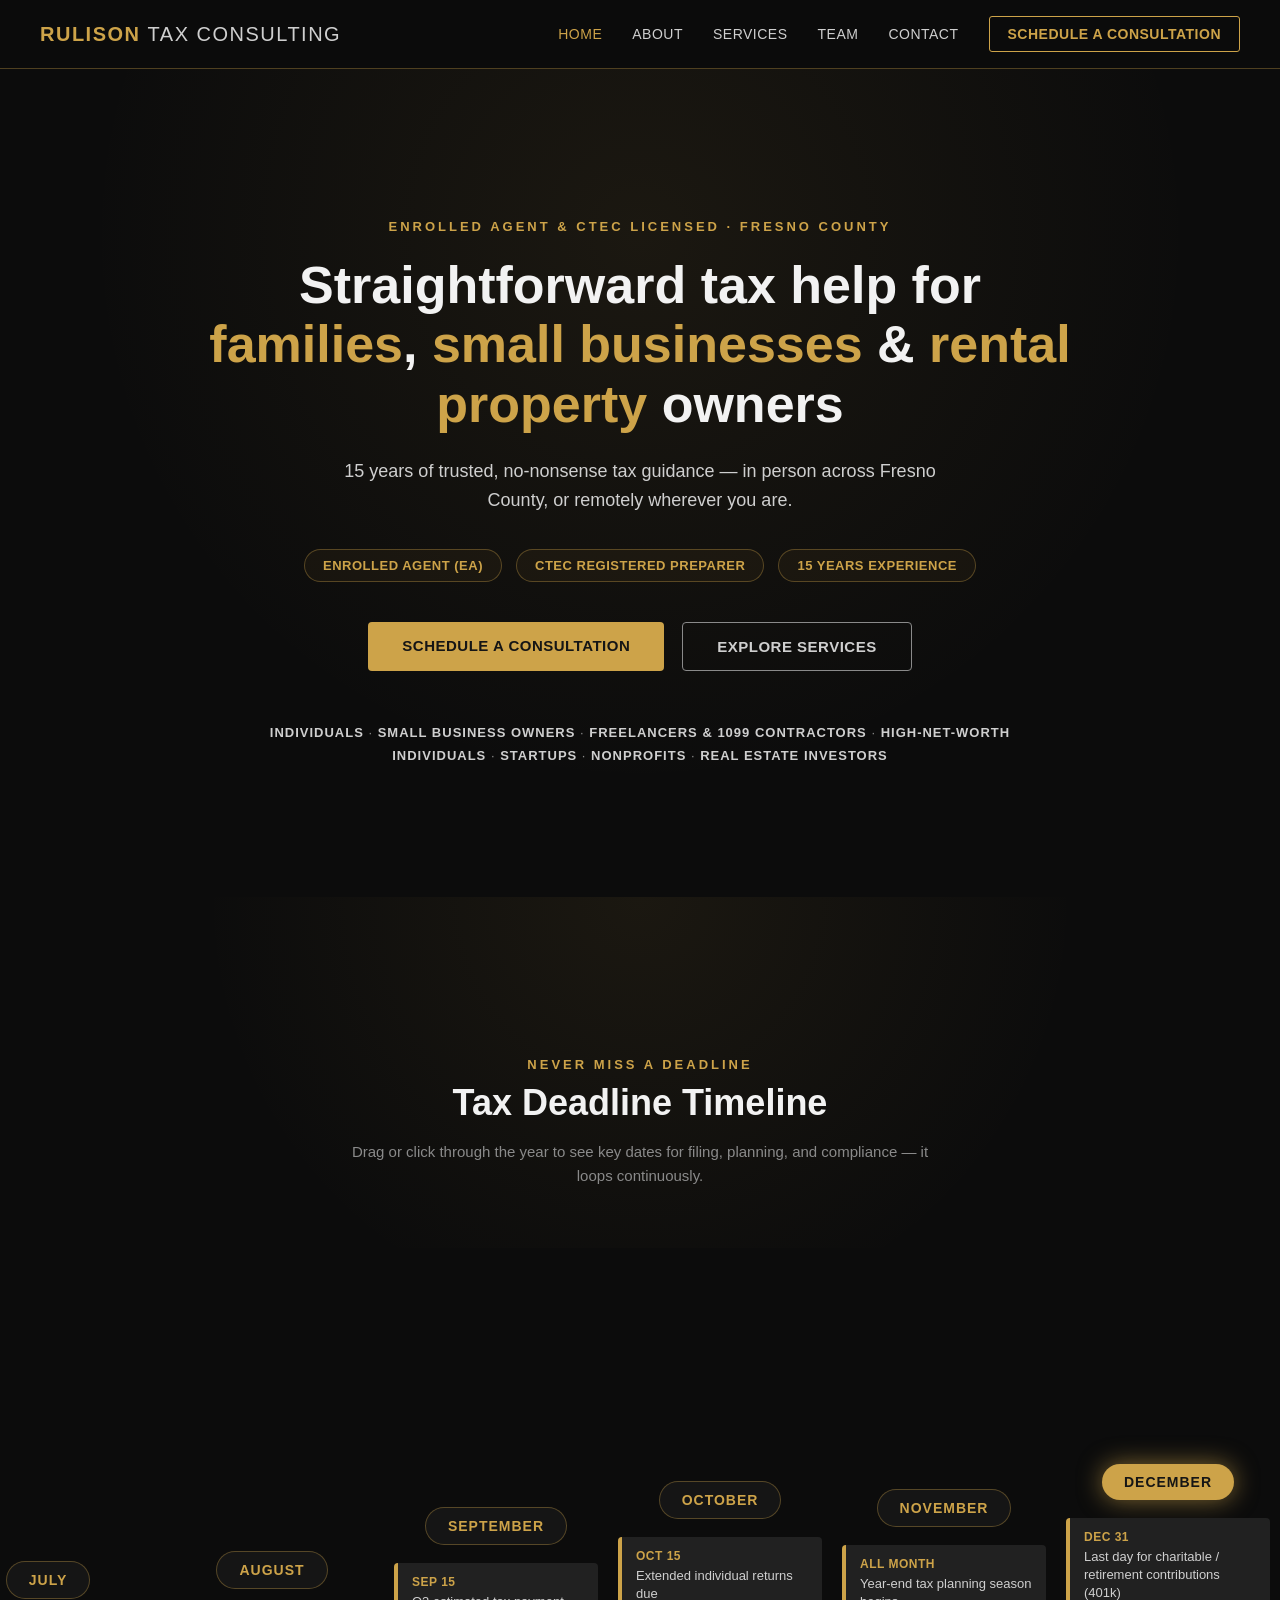
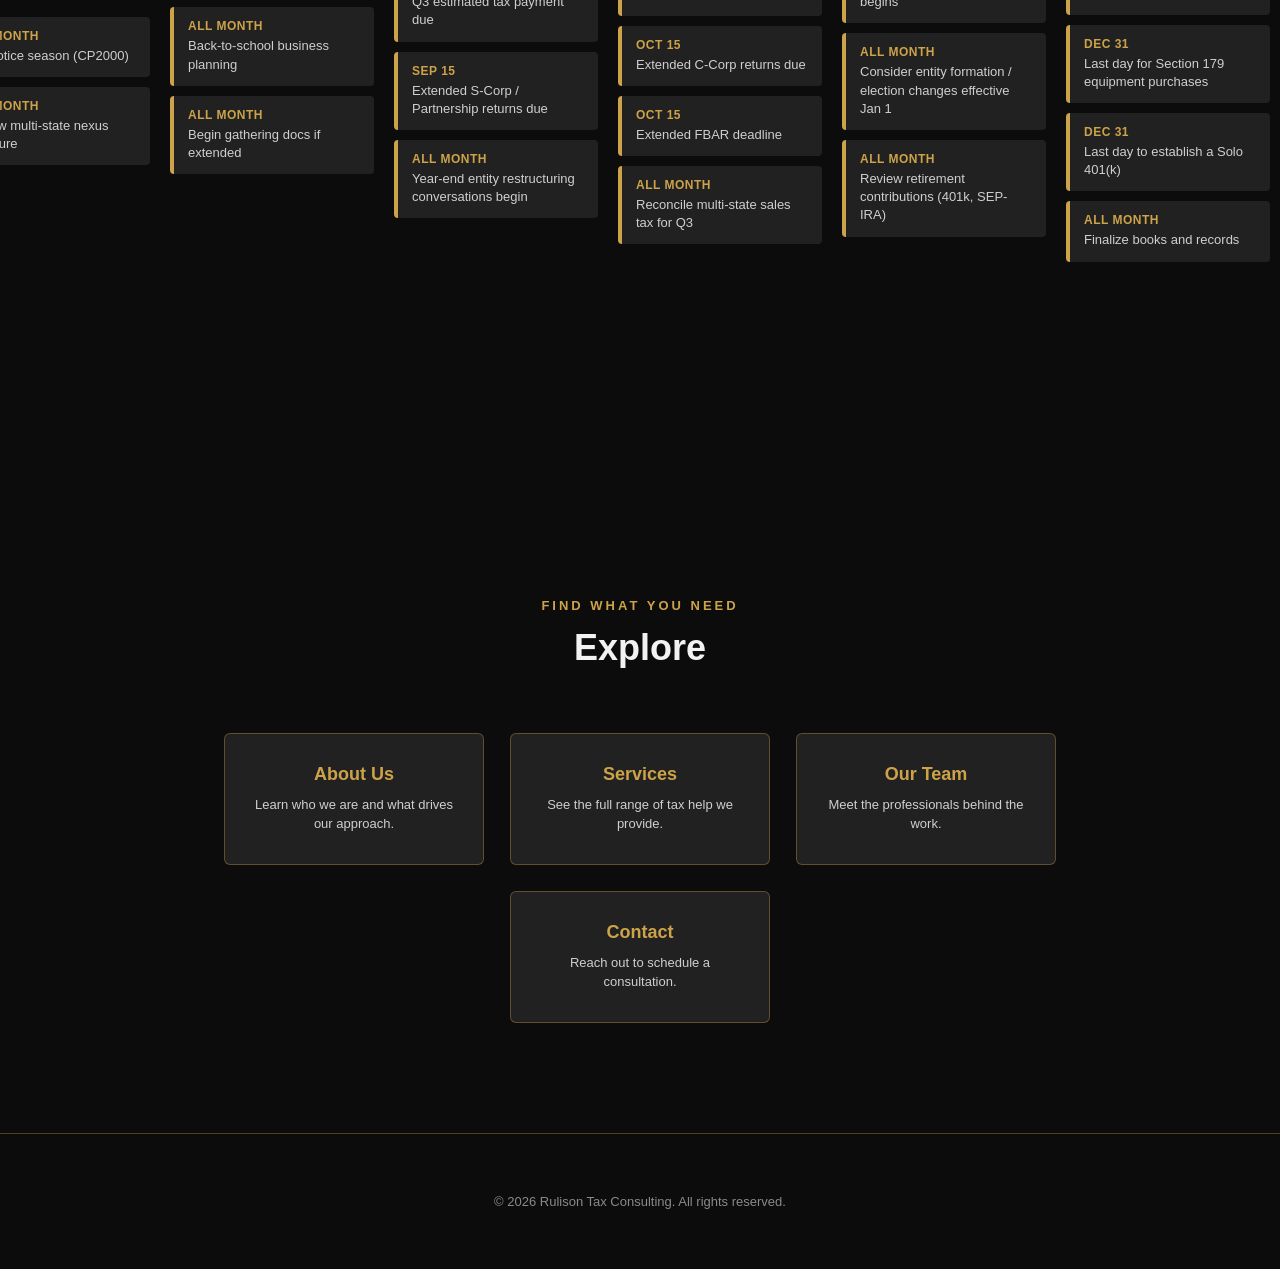
==== index.html @ bf4f93d6 "Refactor content loading and timeline rendering" ====
<!DOCTYPE html>
<html lang="en">
<head>
<meta charset="UTF-8">
<title>Rulison Tax Consulting</title>
<meta name="viewport" content="width=device-width, initial-scale=1">
<link rel="stylesheet" href="assets/styles.css">
</head>
<body>
<div id="app">Loading&hellip;</div>
<script src="assets/common.js"></script>
<script>
Promise.all([
fetchJSON('content/hero.json'),
fetchJSON('content/timeline.json')
]).then(function(results){
render(results[0], results[1]);
}).catch(function(err){
document.getElementById('app').textContent = 'Failed to load content: ' + err.message;
});

function render(h, t){
var badges = (h.badges||[]).map(function(b){return '<div class="cred-badge">'+esc(b)+'</div>';}).join('');
var clients = (h.clientTypes||[]).map(function(c){return '<b>'+esc(c)+'</b>';}).join(' &middot; ');
var hero = '<section class="hero" id="home">'
+'<div class="eyebrow">'+esc(h.eyebrow)+'</div>'
+'<h1 class="hero-title">Straightforward tax help for <em>families</em>, <em>small businesses</em> &amp; <em>rental property</em> owners</h1>'
+'<p class="hero-sub">'+esc(h.subtitle)+'</p>'
+'<div class="badge-row">'+badges+'</div>'
+'<div class="cta-row"><a href="contact.html" class="btn-primary">Schedule a Consultation</a><a href="services.html" class="btn-secondary">Explore Services</a></div>'
+'<div class="client-strip">'+clients+'</div>'
+'</section>';

var timelineHero = '<div class="page-hero"><div class="section-eyebrow">Never Miss a Deadline</div><h2 class="section-title">Tax Deadline Timeline</h2><p class="section-sub">Drag or click through the year to see key dates for filing, planning, and compliance &mdash; it loops continuously.</p></div>';
var timelineBody = '<section class="timeline-section" id="timeline"><div class="timeline-outer" id="tOuter"><div class="timeline-track" id="tTrack"></div></div></section>';

var quick = '<section class="section-wrap" id="quicklinks">'
+'<div class="section-head"><div class="section-eyebrow">Find What You Need</div><h2 class="section-title">Explore</h2></div>'
+'<div class="quick-links-grid">'
+linkCard('about.html','About Us','Learn who we are and what drives our approach.')
+linkCard('services.html','Services','See the full range of tax help we provide.')
+linkCard('team.html','Our Team','Meet the professionals behind the work.')
+linkCard('contact.html','Contact','Reach out to schedule a consultation.')
+'</div></section>';

document.getElementById('app').innerHTML = headerHtml('home') + hero + timelineHero + timelineBody + quick + footerHtml();
initHeaderInteractions();
buildTimeline(t);
}

function linkCard(href, title, desc){
return '<a class="quick-link-card" href="'+href+'"><h3>'+title+'</h3><p>'+desc+'</p></a>';
}

function buildTimeline(t){
var track = document.getElementById('tTrack');
if(!track || !t || !t.months) return;
var monthIndex = new Date().getMonth();
var monthsHtml = '';
t.months.forEach(function(m, idx){
var isCurrent = idx === monthIndex;
var events = (m.events||[]).map(function(ev){
return '<div class="event-card"><div class="event-date">'+esc(ev.date)+'</div><div class="event-desc">'+esc(ev.desc)+'</div></div>';
}).join('');
monthsHtml += '<div class="month-col" data-index="'+idx+'"><div class="month-badge'+(isCurrent?' current':'')+'">'+esc(m.month)+'</div>'+events+'</div>';
});
track.innerHTML = monthsHtml;
var outer = document.getElementById('tOuter');
var cols = track.querySelectorAll('.month-col');
function scrollToIndex(i){
var col = cols[i];
if(col){ outer.scrollTo({left: col.offsetLeft - (outer.clientWidth/2) + (col.offsetWidth/2), behavior:'smooth'}); }
}
cols.forEach(function(col, i){
col.addEventListener('click', function(){ scrollToIndex(i); });
});
setTimeout(function(){ scrollToIndex(monthIndex); }, 50);
var isDown = false, startX, scrollLeft;
outer.addEventListener('mousedown', function(e){
isDown = true;
outer.classList.add('dragging');
startX = e.pageX - outer.offsetLeft;
scrollLeft = outer.scrollLeft;
});
outer.addEventListener('mouseleave', function(){ isDown = false; outer.classList.remove('dragging'); });
outer.addEventListener('mouseup', function(){ isDown = false; outer.classList.remove('dragging'); });
outer.addEventListener('mousemove', function(e){
if(!isDown) return;
e.preventDefault();
var x = e.pageX - outer.offsetLeft;
var walk = (x - startX) * 1.5;
outer.scrollLeft = scrollLeft - walk;
});
}
</script>
</body>
</html>
---- assets/styles.css ----
:root{--black:#0c0c0c;--charcoal:#1b1b1b;--charcoal-2:#151515;--card:#212121;--grey:#8a8a8a;--grey-light:#cfcfcf;--gold:#cda349;--gold-soft:rgba(205,163,73,0.35);}
*{box-sizing:border-box;}
html{scroll-behavior:smooth;}
body{margin:0;background:var(--black);font-family:'Segoe UI', Arial, sans-serif;color:var(--grey-light);}
header.site-header{position:sticky;top:0;z-index:500;background:rgba(12,12,12,0.92);backdrop-filter:blur(6px);border-bottom:1px solid var(--gold-soft);display:flex;align-items:center;justify-content:space-between;padding:16px 40px;}
.logo{font-size:20px;font-weight:700;letter-spacing:1.5px;color:var(--gold);text-transform:uppercase;white-space:nowrap;}
.logo span{color:var(--grey-light);font-weight:400;}
nav.main-nav{display:flex;align-items:center;gap:30px;}
nav.main-nav a{color:var(--grey-light);text-decoration:none;font-size:14px;letter-spacing:0.5px;text-transform:uppercase;transition:color 0.2s ease;}
nav.main-nav a:hover{color:var(--gold);}
nav.main-nav a.active{color:var(--gold);}
.nav-cta{border:1px solid var(--gold);color:var(--gold) !important;padding:9px 18px;border-radius:3px;font-weight:600;}
.nav-cta:hover{background:var(--gold);color:var(--charcoal-2) !important;}
.menu-toggle{display:none;flex-direction:column;gap:5px;cursor:pointer;background:none;border:none;}
.menu-toggle span{width:24px;height:2px;background:var(--gold);display:block;}
@media(max-width:860px){
nav.main-nav{position:fixed;top:64px;left:0;right:0;background:var(--charcoal);flex-direction:column;padding:20px;gap:18px;border-bottom:1px solid var(--gold-soft);display:none;}
nav.main-nav.open{display:flex;}
.menu-toggle{display:flex;}
.nav-cta{align-self:flex-start;}
}
section.hero{min-height:92vh;display:flex;flex-direction:column;align-items:center;justify-content:center;text-align:center;padding:100px 24px 80px;position:relative;overflow:hidden;background:radial-gradient(circle at 50% 20%, rgba(205,163,73,0.08), transparent 60%),var(--black);}
.eyebrow{color:var(--gold);letter-spacing:3px;font-size:13px;font-weight:600;text-transform:uppercase;margin-bottom:22px;}
h1.hero-title{font-size:52px;line-height:1.15;max-width:900px;margin:0 0 22px;color:#f2f2f2;font-weight:700;}
h1.hero-title em{color:var(--gold);font-style:normal;}
p.hero-sub{max-width:640px;font-size:18px;line-height:1.6;color:var(--grey-light);margin:0 0 34px;}
.badge-row{display:flex;flex-wrap:wrap;gap:14px;justify-content:center;margin-bottom:40px;}
.cred-badge{border:1px solid var(--gold-soft);color:var(--gold);padding:8px 18px;border-radius:30px;font-size:13px;letter-spacing:0.5px;text-transform:uppercase;font-weight:600;background:rgba(205,163,73,0.05);}
.cta-row{display:flex;flex-wrap:wrap;gap:18px;justify-content:center;margin-bottom:50px;}
.btn-primary, .btn-secondary{padding:15px 34px;border-radius:4px;font-size:15px;font-weight:700;text-decoration:none;letter-spacing:0.5px;text-transform:uppercase;transition:transform 0.15s ease, box-shadow 0.15s ease;display:inline-block;border:none;cursor:pointer;}
.btn-primary{background:var(--gold);color:var(--charcoal-2);box-shadow:0 0 0 rgba(205,163,73,0);}
.btn-primary:hover{transform:translateY(-2px);box-shadow:0 8px 24px rgba(205,163,73,0.25);}
.btn-secondary{border:1px solid var(--grey);color:var(--grey-light);background:transparent;}
.btn-secondary:hover{border-color:var(--gold);color:var(--gold);transform:translateY(-2px);}
.client-strip{font-size:13px;letter-spacing:1px;color:var(--grey);text-transform:uppercase;max-width:760px;line-height:1.8;}
.client-strip b{color:var(--grey-light);font-weight:600;}
.section-wrap{padding:110px 40px;}
.section-head{text-align:center;margin-bottom:64px;}
.section-eyebrow{color:var(--gold);letter-spacing:3px;font-size:13px;font-weight:700;text-transform:uppercase;margin-bottom:14px;}
.section-title{font-size:36px;color:#f2f2f2;font-weight:700;margin:0;}
.section-sub{color:var(--grey);max-width:600px;margin:16px auto 0;font-size:15px;line-height:1.6;}
section.timeline-section{background:var(--black);padding:0;}
.timeline-outer{width:100%;overflow-x:auto;overflow-y:visible;scroll-snap-type:x mandatory;scrollbar-width:none;padding:180px 0;cursor:grab;position:relative;}
.timeline-outer::-webkit-scrollbar{display:none;}
.timeline-outer.dragging{cursor:grabbing;scroll-snap-type:none;}
.timeline-track{display:flex;align-items:center;}
.month-col{flex:0 0 224px;scroll-snap-align:center;cursor:pointer;transition:opacity 0.15s linear, transform 0.15s linear;display:flex;flex-direction:column;align-items:center;padding:0 10px;}
.month-badge{padding:10px 22px;border-radius:30px;font-weight:700;letter-spacing:1px;font-size:14px;margin-bottom:18px;white-space:nowrap;background:var(--charcoal-2);color:var(--gold);border:1px solid var(--gold-soft);}
.month-badge.current{background:var(--gold);color:var(--charcoal-2);box-shadow:0 0 24px rgba(205,163,73,0.6);border:none;}
.event-card{background:var(--card);border-left:4px solid var(--gold);border-radius:4px;padding:12px 14px;margin-bottom:10px;width:100%;}
.event-date{color:var(--gold);font-size:12px;font-weight:700;letter-spacing:0.5px;margin-bottom:4px;text-transform:uppercase;}
.event-desc{color:var(--grey-light);font-size:13px;line-height:1.4;}
section.about-section{background:var(--charcoal-2);}
.about-grid{display:flex;gap:60px;max-width:1100px;margin:0 auto;align-items:center;flex-wrap:wrap;}
.about-photo{flex:1 1 320px;height:360px;background:var(--charcoal);border:1px solid var(--gold-soft);border-radius:6px;display:flex;align-items:center;justify-content:center;color:var(--grey);font-size:14px;text-align:center;padding:20px;}
.about-text{flex:1 1 420px;color:var(--grey-light);line-height:1.7;font-size:16px;}
.about-text h3{color:var(--gold);font-size:22px;margin-bottom:14px;}
.about-stats{display:flex;gap:40px;margin-top:30px;flex-wrap:wrap;}
.about-stat b{display:block;font-size:28px;color:var(--gold);}
.about-stat span{font-size:13px;color:var(--grey);text-transform:uppercase;letter-spacing:0.5px;}
section.team-section{background:var(--black);}
.team-grid{display:flex;gap:30px;flex-wrap:wrap;justify-content:center;max-width:1100px;margin:0 auto;}
.team-card{background:var(--card);border:1px solid var(--gold-soft);border-radius:6px;padding:28px;width:280px;text-align:center;}
.team-photo{width:120px;height:120px;border-radius:50%;background:var(--charcoal);margin:0 auto 18px;display:flex;align-items:center;justify-content:center;color:var(--grey);font-size:12px;border:1px solid var(--gold-soft);}
.team-name{color:#f2f2f2;font-size:18px;font-weight:700;margin-bottom:4px;}
.team-title{color:var(--gold);font-size:13px;text-transform:uppercase;letter-spacing:0.5px;margin-bottom:14px;}
.team-bio{color:var(--grey-light);font-size:13px;line-height:1.6;font-style:italic;}
.team-cred{color:var(--grey);font-size:12px;margin-top:10px;}
footer.site-footer{padding:60px 40px;text-align:center;color:var(--grey);font-size:13px;border-top:1px solid var(--gold-soft);}
section.services-section{background:var(--charcoal-2);}
.services-grid{display:flex;flex-wrap:wrap;gap:26px;justify-content:center;max-width:1200px;margin:0 auto;}
.service-card{background:var(--card);border:1px solid var(--gold-soft);border-radius:6px;padding:30px;width:320px;text-align:left;display:flex;flex-direction:column;}
.service-num{color:var(--gold-soft);font-size:28px;font-weight:700;margin-bottom:10px;}
.service-title{color:#f2f2f2;font-size:19px;font-weight:700;margin:0 0 12px;}
.service-desc{color:var(--grey-light);font-size:14px;line-height:1.6;margin:0 0 20px;flex-grow:1;}
.service-cta{color:var(--gold);font-size:13px;font-weight:700;text-decoration:none;letter-spacing:0.5px;text-transform:uppercase;}
.service-cta:hover{text-decoration:underline;}
section.contact-section{background:var(--black);}
.contact-grid{display:flex;gap:60px;max-width:1100px;margin:0 auto;flex-wrap:wrap;}
.contact-form{flex:1 1 400px;display:flex;flex-direction:column;gap:16px;}
.contact-form input, .contact-form textarea{background:var(--charcoal);border:1px solid var(--gold-soft);border-radius:4px;padding:14px;color:var(--grey-light);font-size:14px;font-family:inherit;}
.contact-form input:focus, .contact-form textarea:focus{outline:none;border-color:var(--gold);}
.contact-form label{font-size:12px;text-transform:uppercase;letter-spacing:0.5px;color:var(--gold);margin-bottom:-8px;}
.contact-form button{margin-top:6px;}
.contact-info{flex:1 1 320px;display:flex;flex-direction:column;gap:24px;}
.info-block h4{color:var(--gold);font-size:13px;text-transform:uppercase;letter-spacing:0.5px;margin:0 0 8px;}
.info-block p{margin:0;color:var(--grey-light);font-size:15px;line-height:1.6;}
.info-block a{color:var(--grey-light);text-decoration:none;}
.info-block a:hover{color:var(--gold);}
.map-box{height:200px;background:var(--charcoal);border:1px solid var(--gold-soft);border-radius:6px;display:flex;align-items:center;justify-content:center;color:var(--grey);font-size:13px;}
.form-note{font-size:12px;color:var(--grey);margin-top:-6px;}
.quick-links-grid{display:flex;flex-wrap:wrap;gap:26px;justify-content:center;max-width:1100px;margin:0 auto;}
.quick-link-card{background:var(--card);border:1px solid var(--gold-soft);border-radius:6px;padding:30px;width:260px;text-align:center;text-decoration:none;color:var(--grey-light);transition:transform 0.15s ease, box-shadow 0.15s ease;display:block;}
.quick-link-card:hover{transform:translateY(-4px);box-shadow:0 8px 24px rgba(205,163,73,0.15);border-color:var(--gold);}
.quick-link-card h3{color:var(--gold);font-size:18px;margin:0 0 10px;}
.quick-link-card p{font-size:13px;line-height:1.5;margin:0;color:var(--grey-light);}
.page-hero{padding:160px 40px 60px;text-align:center;background:radial-gradient(circle at 50% 0%, rgba(205,163,73,0.08), transparent 60%),var(--black);}
.page-hero .section-eyebrow{margin-bottom:10px;}
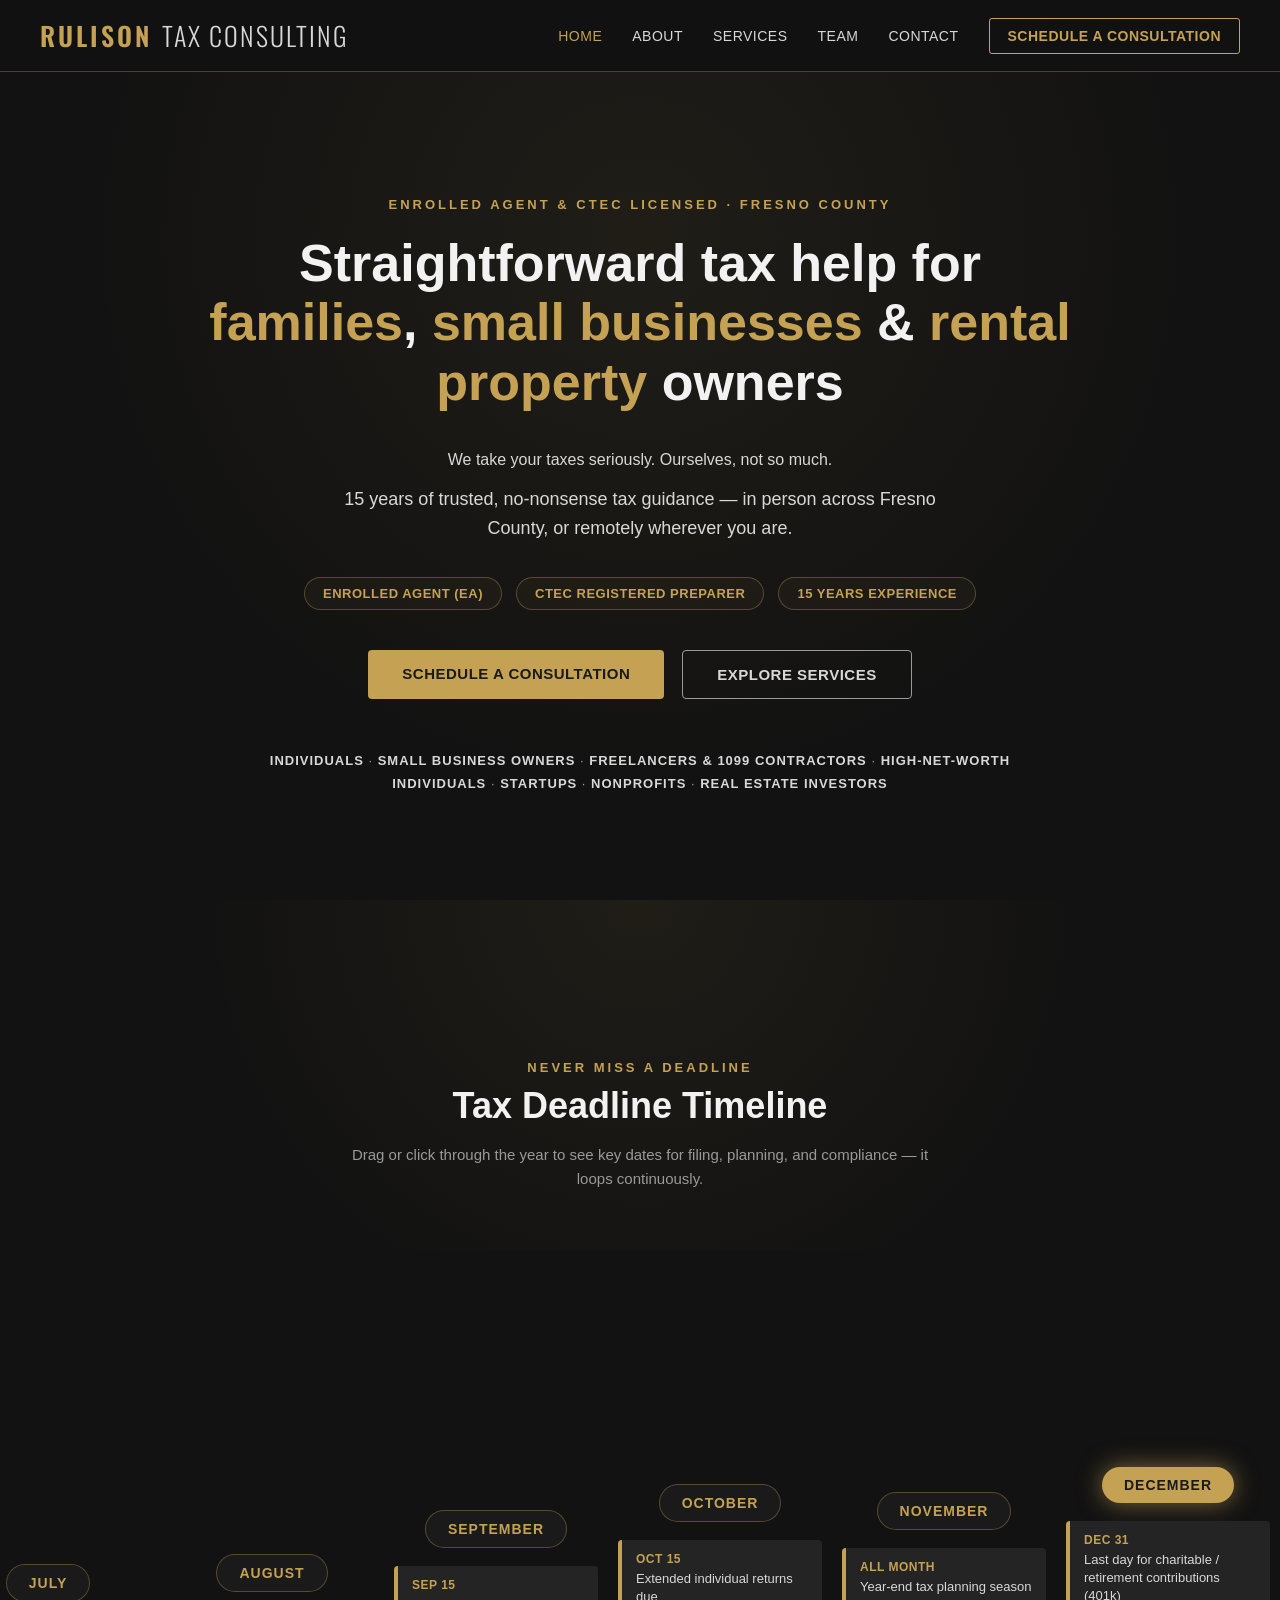
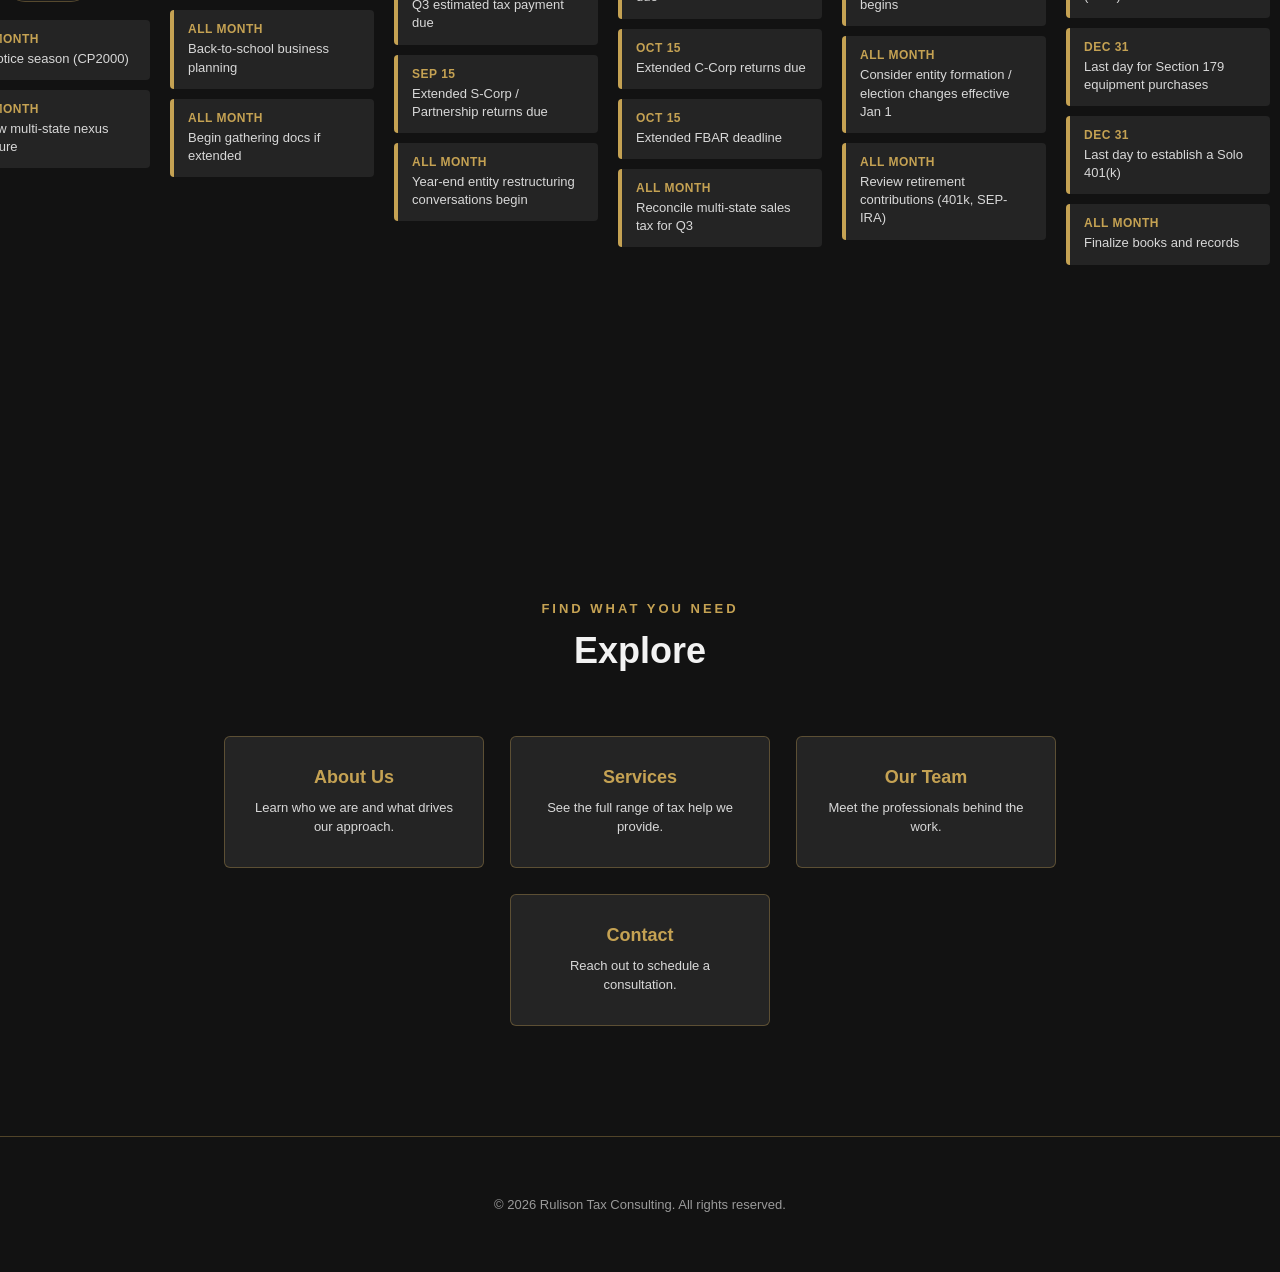
==== commit 8e0a843b: "Add joke to hero section in index.html Added a humorous line to the hero section." ====
--- a/index.html
+++ b/index.html
@@ -25,6 +25,7 @@
 var hero = '<section class="hero" id="home">'
 +'<div class="eyebrow">'+esc(h.eyebrow)+'</div>'
 +'<h1 class="hero-title">Straightforward tax help for <em>families</em>, <em>small businesses</em> &amp; <em>rental property</em> owners</h1>'
+  +'<p class="hero-joke">We take your taxes seriously. Ourselves, not so much.</p>'
 +'<p class="hero-sub">'+esc(h.subtitle)+'</p>'
 +'<div class="badge-row">'+badges+'</div>'
 +'<div class="cta-row"><a href="contact.html" class="btn-primary">Schedule a Consultation</a><a href="services.html" class="btn-secondary">Explore Services</a></div>'
--- a/assets/styles.css
+++ b/assets/styles.css
@@ -1,10 +1,11 @@
-:root{--black:#0c0c0c;--charcoal:#1b1b1b;--charcoal-2:#151515;--card:#212121;--grey:#8a8a8a;--grey-light:#cfcfcf;--gold:#cda349;--gold-soft:rgba(205,163,73,0.35);}
+@import url('https://fonts.googleapis.com/css2?family=Oswald:wght@400;500;600;700&display=swap');
+:root{--black:#121212;--charcoal:#2b2b2b;--charcoal-2:#1a1a1a;--card:#242424;--grey:#9a9a9a;--grey-light:#d8d8d8;--gold:#c5a253;--gold-soft:rgba(197,162,83,0.35);}
 *{box-sizing:border-box;}
 html{scroll-behavior:smooth;}
 body{margin:0;background:var(--black);font-family:'Segoe UI', Arial, sans-serif;color:var(--grey-light);}
-header.site-header{position:sticky;top:0;z-index:500;background:rgba(12,12,12,0.92);backdrop-filter:blur(6px);border-bottom:1px solid var(--gold-soft);display:flex;align-items:center;justify-content:space-between;padding:16px 40px;}
-.logo{font-size:20px;font-weight:700;letter-spacing:1.5px;color:var(--gold);text-transform:uppercase;white-space:nowrap;}
-.logo span{color:var(--grey-light);font-weight:400;}
+header.site-header{position:sticky;top:0;z-index:500;background:rgba(18,18,18,0.92);backdrop-filter:blur(6px);border-bottom:1px solid var(--gold-soft);display:flex;align-items:center;justify-content:space-between;padding:16px 40px;}
+.logo{font-family:'Oswald','Segoe UI',Arial,sans-serif;font-size:26px;font-weight:600;letter-spacing:3px;color:var(--gold);text-transform:uppercase;white-space:nowrap;}
+.logo span{color:var(--grey-light);font-weight:300;letter-spacing:2px;}
 nav.main-nav{display:flex;align-items:center;gap:30px;}
 nav.main-nav a{color:var(--grey-light);text-decoration:none;font-size:14px;letter-spacing:0.5px;text-transform:uppercase;transition:color 0.2s ease;}
 nav.main-nav a:hover{color:var(--gold);}
@@ -14,22 +15,22 @@
 .menu-toggle{display:none;flex-direction:column;gap:5px;cursor:pointer;background:none;border:none;}
 .menu-toggle span{width:24px;height:2px;background:var(--gold);display:block;}
 @media(max-width:860px){
-nav.main-nav{position:fixed;top:64px;left:0;right:0;background:var(--charcoal);flex-direction:column;padding:20px;gap:18px;border-bottom:1px solid var(--gold-soft);display:none;}
-nav.main-nav.open{display:flex;}
-.menu-toggle{display:flex;}
-.nav-cta{align-self:flex-start;}
+  nav.main-nav{position:fixed;top:64px;left:0;right:0;background:var(--charcoal);flex-direction:column;padding:20px;gap:18px;border-bottom:1px solid var(--gold-soft);display:none;}
+  nav.main-nav.open{display:flex;}
+  .menu-toggle{display:flex;}
+  .nav-cta{align-self:flex-start;}
 }
-section.hero{min-height:92vh;display:flex;flex-direction:column;align-items:center;justify-content:center;text-align:center;padding:100px 24px 80px;position:relative;overflow:hidden;background:radial-gradient(circle at 50% 20%, rgba(205,163,73,0.08), transparent 60%),var(--black);}
+section.hero{min-height:92vh;display:flex;flex-direction:column;align-items:center;justify-content:center;text-align:center;padding:100px 24px 80px;position:relative;overflow:hidden;background:radial-gradient(circle at 50% 20%, rgba(197,162,83,0.08), transparent 60%),var(--black);}
 .eyebrow{color:var(--gold);letter-spacing:3px;font-size:13px;font-weight:600;text-transform:uppercase;margin-bottom:22px;}
 h1.hero-title{font-size:52px;line-height:1.15;max-width:900px;margin:0 0 22px;color:#f2f2f2;font-weight:700;}
 h1.hero-title em{color:var(--gold);font-style:normal;}
 p.hero-sub{max-width:640px;font-size:18px;line-height:1.6;color:var(--grey-light);margin:0 0 34px;}
 .badge-row{display:flex;flex-wrap:wrap;gap:14px;justify-content:center;margin-bottom:40px;}
-.cred-badge{border:1px solid var(--gold-soft);color:var(--gold);padding:8px 18px;border-radius:30px;font-size:13px;letter-spacing:0.5px;text-transform:uppercase;font-weight:600;background:rgba(205,163,73,0.05);}
+.cred-badge{border:1px solid var(--gold-soft);color:var(--gold);padding:8px 18px;border-radius:30px;font-size:13px;letter-spacing:0.5px;text-transform:uppercase;font-weight:600;background:rgba(197,162,83,0.05);}
 .cta-row{display:flex;flex-wrap:wrap;gap:18px;justify-content:center;margin-bottom:50px;}
 .btn-primary, .btn-secondary{padding:15px 34px;border-radius:4px;font-size:15px;font-weight:700;text-decoration:none;letter-spacing:0.5px;text-transform:uppercase;transition:transform 0.15s ease, box-shadow 0.15s ease;display:inline-block;border:none;cursor:pointer;}
-.btn-primary{background:var(--gold);color:var(--charcoal-2);box-shadow:0 0 0 rgba(205,163,73,0);}
-.btn-primary:hover{transform:translateY(-2px);box-shadow:0 8px 24px rgba(205,163,73,0.25);}
+.btn-primary{background:var(--gold);color:var(--charcoal-2);box-shadow:0 0 0 rgba(197,162,83,0);}
+.btn-primary:hover{transform:translateY(-2px);box-shadow:0 8px 24px rgba(197,162,83,0.25);}
 .btn-secondary{border:1px solid var(--grey);color:var(--grey-light);background:transparent;}
 .btn-secondary:hover{border-color:var(--gold);color:var(--gold);transform:translateY(-2px);}
 .client-strip{font-size:13px;letter-spacing:1px;color:var(--grey);text-transform:uppercase;max-width:760px;line-height:1.8;}
@@ -46,7 +47,7 @@
 .timeline-track{display:flex;align-items:center;}
 .month-col{flex:0 0 224px;scroll-snap-align:center;cursor:pointer;transition:opacity 0.15s linear, transform 0.15s linear;display:flex;flex-direction:column;align-items:center;padding:0 10px;}
 .month-badge{padding:10px 22px;border-radius:30px;font-weight:700;letter-spacing:1px;font-size:14px;margin-bottom:18px;white-space:nowrap;background:var(--charcoal-2);color:var(--gold);border:1px solid var(--gold-soft);}
-.month-badge.current{background:var(--gold);color:var(--charcoal-2);box-shadow:0 0 24px rgba(205,163,73,0.6);border:none;}
+.month-badge.current{background:var(--gold);color:var(--charcoal-2);box-shadow:0 0 24px rgba(197,162,83,0.6);border:none;}
 .event-card{background:var(--card);border-left:4px solid var(--gold);border-radius:4px;padding:12px 14px;margin-bottom:10px;width:100%;}
 .event-date{color:var(--gold);font-size:12px;font-weight:700;letter-spacing:0.5px;margin-bottom:4px;text-transform:uppercase;}
 .event-desc{color:var(--grey-light);font-size:13px;line-height:1.4;}
@@ -91,8 +92,8 @@
 .form-note{font-size:12px;color:var(--grey);margin-top:-6px;}
 .quick-links-grid{display:flex;flex-wrap:wrap;gap:26px;justify-content:center;max-width:1100px;margin:0 auto;}
 .quick-link-card{background:var(--card);border:1px solid var(--gold-soft);border-radius:6px;padding:30px;width:260px;text-align:center;text-decoration:none;color:var(--grey-light);transition:transform 0.15s ease, box-shadow 0.15s ease;display:block;}
-.quick-link-card:hover{transform:translateY(-4px);box-shadow:0 8px 24px rgba(205,163,73,0.15);border-color:var(--gold);}
+.quick-link-card:hover{transform:translateY(-4px);box-shadow:0 8px 24px rgba(197,162,83,0.15);border-color:var(--gold);}
 .quick-link-card h3{color:var(--gold);font-size:18px;margin:0 0 10px;}
 .quick-link-card p{font-size:13px;line-height:1.5;margin:0;color:var(--grey-light);}
-.page-hero{padding:160px 40px 60px;text-align:center;background:radial-gradient(circle at 50% 0%, rgba(205,163,73,0.08), transparent 60%),var(--black);}
+.page-hero{padding:160px 40px 60px;text-align:center;background:radial-gradient(circle at 50% 0%, rgba(197,162,83,0.08), transparent 60%),var(--black);}
 .page-hero .section-eyebrow{margin-bottom:10px;}
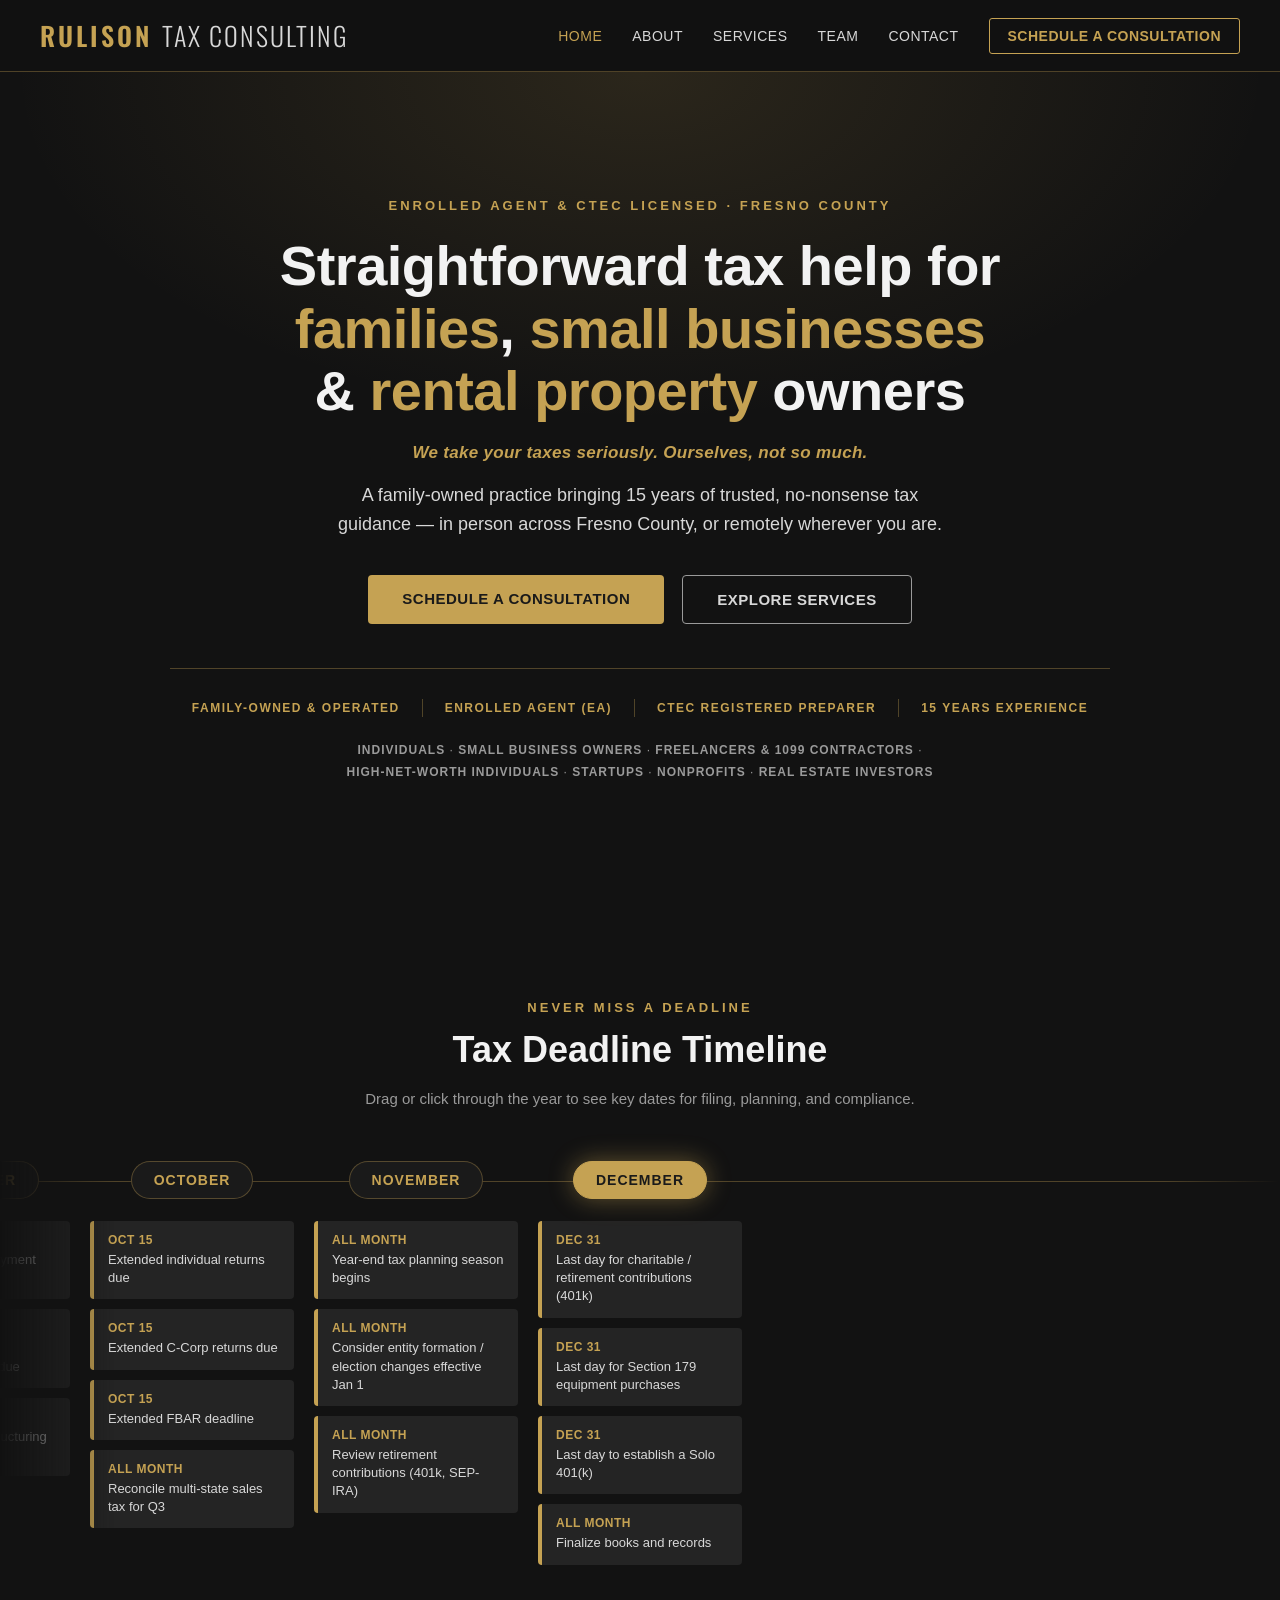
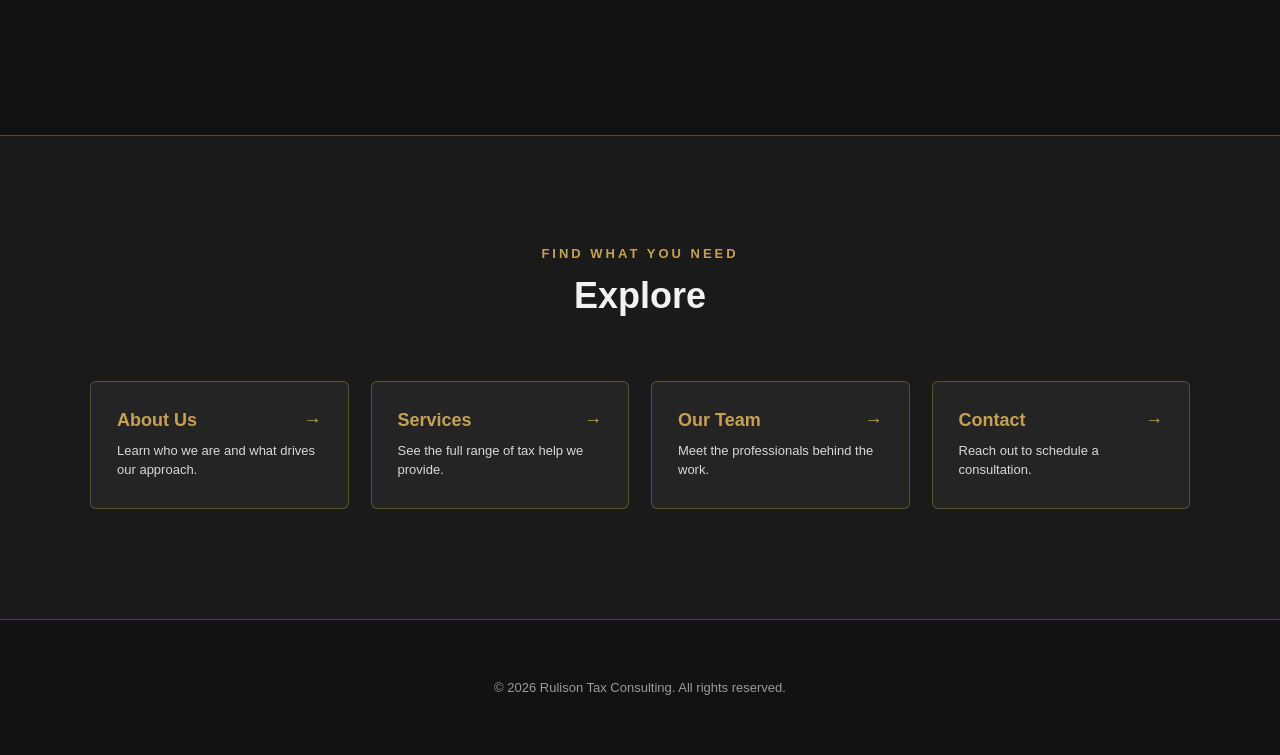
==== commit 6f210670: "Tidy front page layout: reorder hero, simplify timeline header" ====
--- a/index.html
+++ b/index.html
@@ -27,15 +27,15 @@
 +'<h1 class="hero-title">Straightforward tax help for <em>families</em>, <em>small businesses</em> &amp; <em>rental property</em> owners</h1>'
   +'<p class="hero-joke">We take your taxes seriously. Ourselves, not so much.</p>'
 +'<p class="hero-sub">'+esc(h.subtitle)+'</p>'
++'<div class="cta-row"><a href="contact.html" class="btn-primary">Schedule a Consultation</a><a href="services.html" class="btn-secondary">Explore Services</a></div>'
 +'<div class="badge-row">'+badges+'</div>'
-+'<div class="cta-row"><a href="contact.html" class="btn-primary">Schedule a Consultation</a><a href="services.html" class="btn-secondary">Explore Services</a></div>'
 +'<div class="client-strip">'+clients+'</div>'
 +'</section>';
 
-var timelineHero = '<div class="page-hero"><div class="section-eyebrow">Never Miss a Deadline</div><h2 class="section-title">Tax Deadline Timeline</h2><p class="section-sub">Drag or click through the year to see key dates for filing, planning, and compliance &mdash; it loops continuously.</p></div>';
+var timelineHero = '<div class="home-head"><div class="section-eyebrow">Never Miss a Deadline</div><h2 class="section-title">Tax Deadline Timeline</h2><p class="section-sub">Drag or click through the year to see key dates for filing, planning, and compliance.</p></div>';
 var timelineBody = '<section class="timeline-section" id="timeline"><div class="timeline-outer" id="tOuter"><div class="timeline-track" id="tTrack"></div></div></section>';
 
-var quick = '<section class="section-wrap" id="quicklinks">'
+var quick = '<section class="section-wrap quick-section" id="quicklinks">'
 +'<div class="section-head"><div class="section-eyebrow">Find What You Need</div><h2 class="section-title">Explore</h2></div>'
 +'<div class="quick-links-grid">'
 +linkCard('about.html','About Us','Learn who we are and what drives our approach.')
--- a/assets/styles.css
+++ b/assets/styles.css
@@ -20,34 +20,40 @@
   .menu-toggle{display:flex;}
   .nav-cta{align-self:flex-start;}
 }
-section.hero{min-height:92vh;display:flex;flex-direction:column;align-items:center;justify-content:center;text-align:center;padding:100px 24px 80px;position:relative;overflow:hidden;background:radial-gradient(circle at 50% 20%, rgba(197,162,83,0.08), transparent 60%),var(--black);}
+section.hero{min-height:92vh;display:flex;flex-direction:column;align-items:center;justify-content:center;text-align:center;padding:90px 24px 80px;position:relative;overflow:hidden;background:radial-gradient(ellipse 70% 60% at 50% 0%, rgba(197,162,83,0.14), transparent 70%),var(--black);}
+section.hero::before{content:'';position:absolute;inset:0;z-index:-1;pointer-events:none;background:radial-gradient(circle at 50% 26%, rgba(197,162,83,0.16), transparent 55%);animation:glowPulse 9s ease-in-out infinite;}
+@keyframes glowPulse{0%,100%{opacity:0.4;transform:scale(1);}50%{opacity:0.8;transform:scale(1.05);}}
 .eyebrow{color:var(--gold);letter-spacing:3px;font-size:13px;font-weight:600;text-transform:uppercase;margin-bottom:22px;}
-h1.hero-title{font-size:52px;line-height:1.15;max-width:900px;margin:0 0 22px;color:#f2f2f2;font-weight:700;}
+h1.hero-title{font-size:clamp(32px,4.6vw,56px);line-height:1.12;letter-spacing:-0.5px;max-width:980px;margin:0 0 20px;color:#f2f2f2;font-weight:700;text-wrap:balance;}
 h1.hero-title em{color:var(--gold);font-style:normal;}
-p.hero-sub{max-width:640px;font-size:18px;line-height:1.6;color:var(--grey-light);margin:0 0 34px;}
-.badge-row{display:flex;flex-wrap:wrap;gap:14px;justify-content:center;margin-bottom:40px;}
-.cred-badge{border:1px solid var(--gold-soft);color:var(--gold);padding:8px 18px;border-radius:30px;font-size:13px;letter-spacing:0.5px;text-transform:uppercase;font-weight:600;background:rgba(197,162,83,0.05);}
-.cta-row{display:flex;flex-wrap:wrap;gap:18px;justify-content:center;margin-bottom:50px;}
+p.hero-sub{max-width:620px;font-size:18px;line-height:1.6;color:var(--grey-light);margin:0 0 36px;text-wrap:balance;}
+.hero-joke{color:var(--gold);font-size:17px;font-weight:600;font-style:italic;letter-spacing:0.3px;margin:0 0 18px;}
+.badge-row{display:flex;flex-wrap:wrap;justify-content:center;gap:10px 0;margin-bottom:22px;padding-top:30px;border-top:1px solid var(--gold-soft);}
+.cred-badge{color:var(--gold);padding:2px 22px;font-size:12px;letter-spacing:1.5px;text-transform:uppercase;font-weight:600;border-left:1px solid var(--gold-soft);}
+.cred-badge:first-child{border-left:none;}
+.cta-row{display:flex;flex-wrap:wrap;gap:18px;justify-content:center;margin-bottom:44px;}
 .btn-primary, .btn-secondary{padding:15px 34px;border-radius:4px;font-size:15px;font-weight:700;text-decoration:none;letter-spacing:0.5px;text-transform:uppercase;transition:transform 0.15s ease, box-shadow 0.15s ease;display:inline-block;border:none;cursor:pointer;}
 .btn-primary{background:var(--gold);color:var(--charcoal-2);box-shadow:0 0 0 rgba(197,162,83,0);}
 .btn-primary:hover{transform:translateY(-2px);box-shadow:0 8px 24px rgba(197,162,83,0.25);}
 .btn-secondary{border:1px solid var(--grey);color:var(--grey-light);background:transparent;}
 .btn-secondary:hover{border-color:var(--gold);color:var(--gold);transform:translateY(-2px);}
-.client-strip{font-size:13px;letter-spacing:1px;color:var(--grey);text-transform:uppercase;max-width:760px;line-height:1.8;}
-.client-strip b{color:var(--grey-light);font-weight:600;}
+.client-strip{font-size:12px;letter-spacing:1px;color:var(--grey);text-transform:uppercase;max-width:820px;line-height:1.9;text-wrap:balance;}
+.client-strip b{color:var(--grey);font-weight:600;white-space:nowrap;}
 .section-wrap{padding:110px 40px;}
 .section-head{text-align:center;margin-bottom:64px;}
 .section-eyebrow{color:var(--gold);letter-spacing:3px;font-size:13px;font-weight:700;text-transform:uppercase;margin-bottom:14px;}
 .section-title{font-size:36px;color:#f2f2f2;font-weight:700;margin:0;}
 .section-sub{color:var(--grey);max-width:600px;margin:16px auto 0;font-size:15px;line-height:1.6;}
 section.timeline-section{background:var(--black);padding:0;}
-.timeline-outer{width:100%;overflow-x:auto;overflow-y:visible;scroll-snap-type:x mandatory;scrollbar-width:none;padding:180px 0;cursor:grab;position:relative;}
+.home-head{text-align:center;padding:100px 40px 0;}
+.timeline-outer{width:100%;overflow-x:auto;overflow-y:visible;scroll-snap-type:x mandatory;scrollbar-width:none;padding:50px 0 90px;cursor:grab;position:relative;-webkit-mask-image:linear-gradient(90deg,transparent,#000 9%,#000 91%,transparent);mask-image:linear-gradient(90deg,transparent,#000 9%,#000 91%,transparent);}
 .timeline-outer::-webkit-scrollbar{display:none;}
 .timeline-outer.dragging{cursor:grabbing;scroll-snap-type:none;}
-.timeline-track{display:flex;align-items:center;}
+.timeline-track{display:flex;align-items:flex-start;width:max-content;position:relative;padding:0 calc(50vw - 112px);}
+.timeline-track::before{content:'';position:absolute;left:0;right:0;top:20px;height:1px;background:var(--gold-soft);}
 .month-col{flex:0 0 224px;scroll-snap-align:center;cursor:pointer;transition:opacity 0.15s linear, transform 0.15s linear;display:flex;flex-direction:column;align-items:center;padding:0 10px;}
-.month-badge{padding:10px 22px;border-radius:30px;font-weight:700;letter-spacing:1px;font-size:14px;margin-bottom:18px;white-space:nowrap;background:var(--charcoal-2);color:var(--gold);border:1px solid var(--gold-soft);}
-.month-badge.current{background:var(--gold);color:var(--charcoal-2);box-shadow:0 0 24px rgba(197,162,83,0.6);border:none;}
+.month-badge{position:relative;padding:10px 22px;border-radius:30px;font-weight:700;letter-spacing:1px;font-size:14px;margin-bottom:22px;white-space:nowrap;background:var(--charcoal-2);color:var(--gold);border:1px solid var(--gold-soft);}
+.month-badge.current{background:var(--gold);color:var(--charcoal-2);box-shadow:0 0 24px rgba(197,162,83,0.45);border-color:var(--gold);}
 .event-card{background:var(--card);border-left:4px solid var(--gold);border-radius:4px;padding:12px 14px;margin-bottom:10px;width:100%;}
 .event-date{color:var(--gold);font-size:12px;font-weight:700;letter-spacing:0.5px;margin-bottom:4px;text-transform:uppercase;}
 .event-desc{color:var(--grey-light);font-size:13px;line-height:1.4;}
@@ -90,10 +96,65 @@
 .info-block a:hover{color:var(--gold);}
 .map-box{height:200px;background:var(--charcoal);border:1px solid var(--gold-soft);border-radius:6px;display:flex;align-items:center;justify-content:center;color:var(--grey);font-size:13px;}
 .form-note{font-size:12px;color:var(--grey);margin-top:-6px;}
-.quick-links-grid{display:flex;flex-wrap:wrap;gap:26px;justify-content:center;max-width:1100px;margin:0 auto;}
-.quick-link-card{background:var(--card);border:1px solid var(--gold-soft);border-radius:6px;padding:30px;width:260px;text-align:center;text-decoration:none;color:var(--grey-light);transition:transform 0.15s ease, box-shadow 0.15s ease;display:block;}
+.quick-links-grid{display:grid;grid-template-columns:repeat(4,1fr);gap:22px;max-width:1100px;margin:0 auto;}
+.quick-link-card{background:var(--card);border:1px solid var(--gold-soft);border-radius:6px;padding:28px 26px;text-align:left;text-decoration:none;color:var(--grey-light);transition:transform 0.15s ease, box-shadow 0.15s ease, border-color 0.15s ease;display:block;}
 .quick-link-card:hover{transform:translateY(-4px);box-shadow:0 8px 24px rgba(197,162,83,0.15);border-color:var(--gold);}
-.quick-link-card h3{color:var(--gold);font-size:18px;margin:0 0 10px;}
+.quick-link-card h3{color:var(--gold);font-size:18px;margin:0 0 10px;display:flex;justify-content:space-between;align-items:baseline;}
+.quick-link-card h3::after{content:'\2192';font-weight:400;transition:transform 0.15s ease;}
+.quick-link-card:hover h3::after{transform:translateX(4px);}
 .quick-link-card p{font-size:13px;line-height:1.5;margin:0;color:var(--grey-light);}
 .page-hero{padding:160px 40px 60px;text-align:center;background:radial-gradient(circle at 50% 0%, rgba(197,162,83,0.08), transparent 60%),var(--black);}
 .page-hero .section-eyebrow{margin-bottom:10px;}
+.team-list{display:flex;flex-direction:column;gap:36px;max-width:1000px;margin:0 auto;}
+.team-row{display:flex;gap:40px;align-items:center;background:var(--card);border:1px solid var(--gold-soft);border-radius:6px;padding:28px;}
+.team-row-photo{flex:0 0 450px;display:flex;justify-content:center;}
+.team-row-photo img{display:block;height:300px;width:auto;max-width:100%;border-radius:4px;border:1px solid var(--gold-soft);}
+.team-photo-empty{width:300px;height:300px;border-radius:4px;background:var(--charcoal);border:1px solid var(--gold-soft);display:flex;align-items:center;justify-content:center;color:var(--grey);font-size:13px;}
+.team-row-info{flex:1 1 0;min-width:0;}
+.team-row .team-name{font-size:24px;margin-bottom:6px;}
+.team-row .team-bio{font-size:14px;}
+.team-row .team-cred{font-size:13px;}
+.team-contact{margin-top:18px;padding-top:16px;border-top:1px solid var(--gold-soft);display:flex;flex-direction:column;gap:8px;font-size:14px;color:var(--grey-light);}
+.team-contact-label{display:inline-block;width:60px;color:var(--gold);font-size:11px;text-transform:uppercase;letter-spacing:1px;}
+.team-contact a{color:var(--grey-light);text-decoration:none;}
+.team-contact a:hover{color:var(--gold);}
+@media(max-width:860px){
+.team-row{flex-direction:column;align-items:stretch;gap:20px;padding:20px;}
+.team-row-photo{flex:0 0 auto;}
+.team-row-photo img{width:100%;height:auto;}
+.team-photo-empty{width:100%;height:220px;}
+}
+section.quick-section{background:var(--charcoal-2);border-top:1px solid var(--gold-soft);}
+@media(max-width:1080px){
+header.site-header{padding:16px 24px;}
+.logo{font-size:21px;letter-spacing:2px;}
+nav.main-nav{gap:16px;}
+nav.main-nav a{font-size:13px;}
+.nav-cta{padding:8px 12px;}
+}
+@media(max-width:980px){
+.quick-links-grid{grid-template-columns:repeat(2,1fr);}
+}
+@media(max-width:860px){
+header.site-header{padding:14px 20px;}
+.logo{font-size:19px;letter-spacing:2px;}
+.logo span{letter-spacing:1.5px;}
+nav.main-nav{position:absolute;top:100%;}
+section.hero{padding:70px 20px 60px;min-height:0;}
+.eyebrow{font-size:11px;letter-spacing:2px;line-height:1.7;}
+p.hero-sub{font-size:16px;}
+.cta-row{gap:12px;margin-bottom:36px;}
+.badge-row{display:grid;grid-template-columns:1fr 1fr;gap:12px 8px;}
+.cred-badge{border-left:none;padding:0;font-size:11px;letter-spacing:1px;}
+.section-wrap{padding:70px 20px;}
+.section-title{font-size:28px;}
+.home-head{padding:70px 20px 0;}
+.timeline-outer{padding:36px 0 60px;}
+}
+@media(max-width:520px){
+.quick-links-grid{grid-template-columns:1fr;}
+}
+@media(max-width:380px){
+.logo{font-size:15px;letter-spacing:1px;}
+.logo span{letter-spacing:1px;}
+}
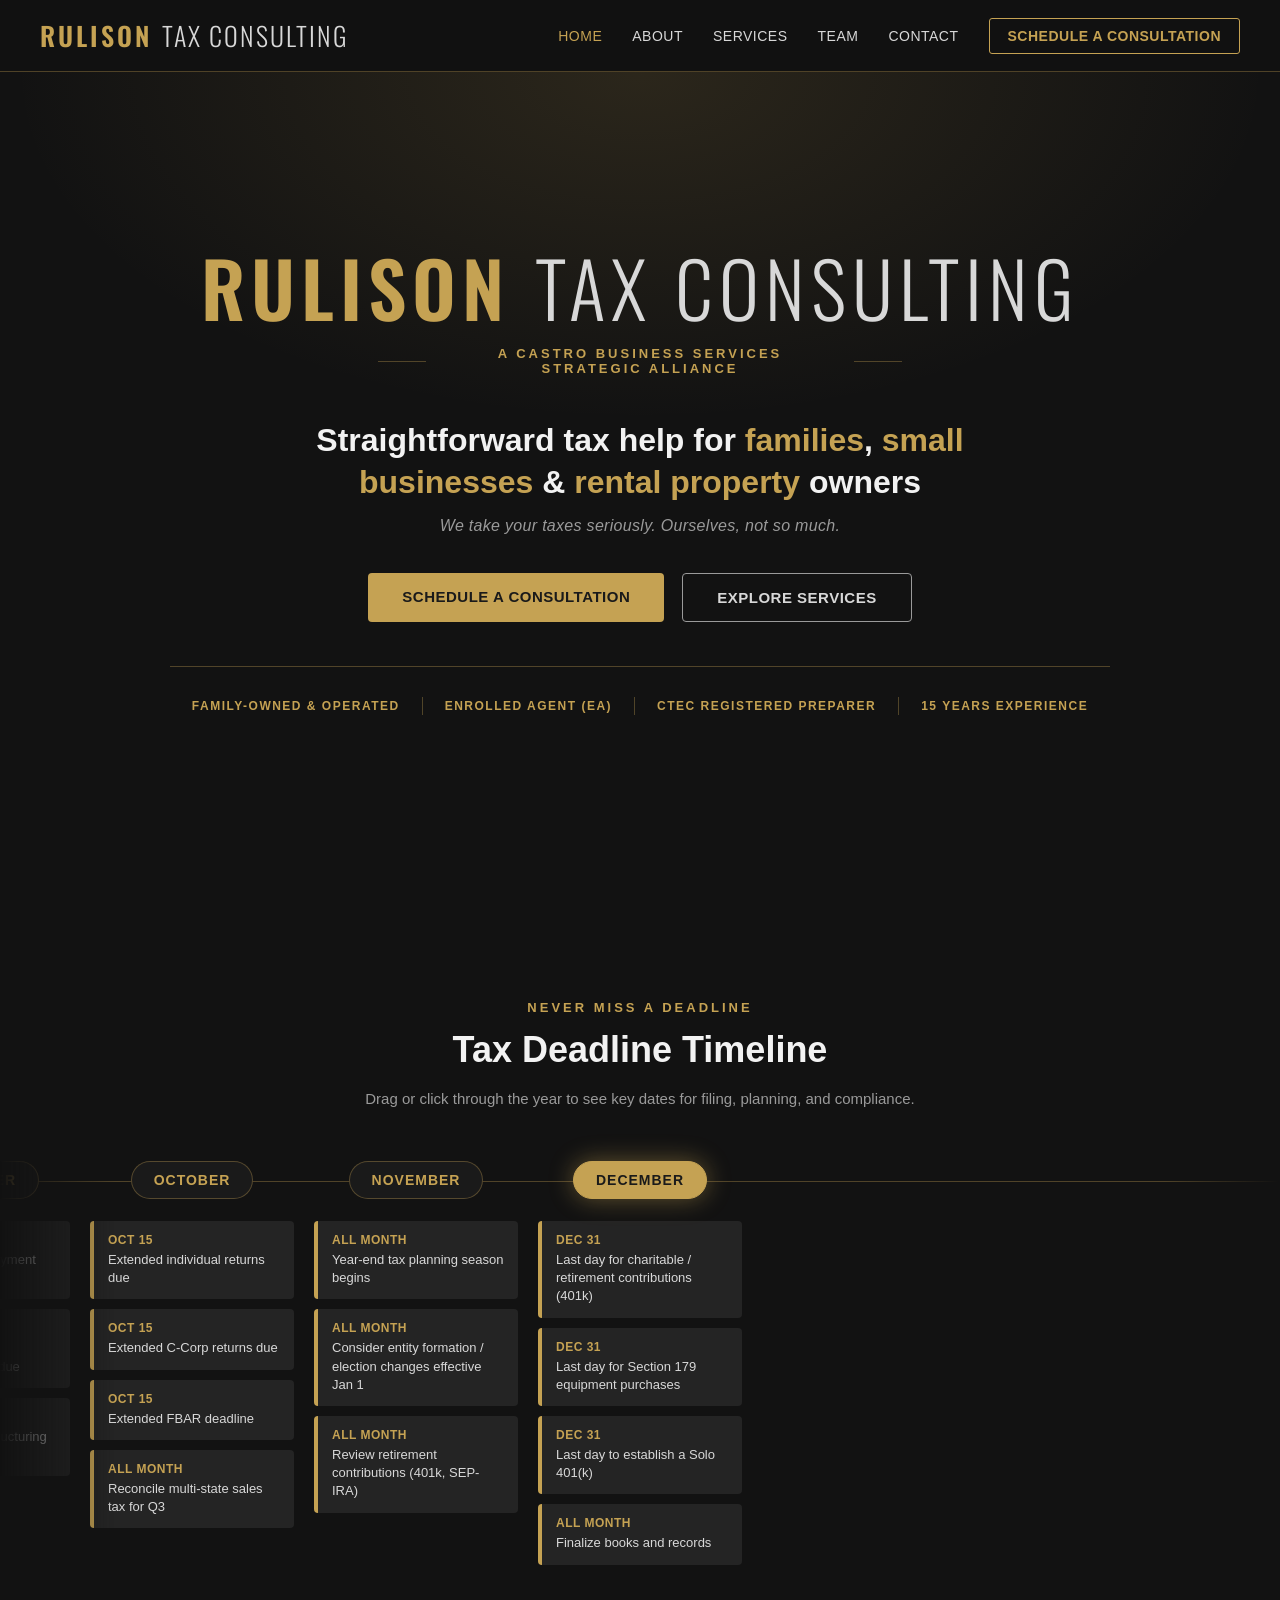
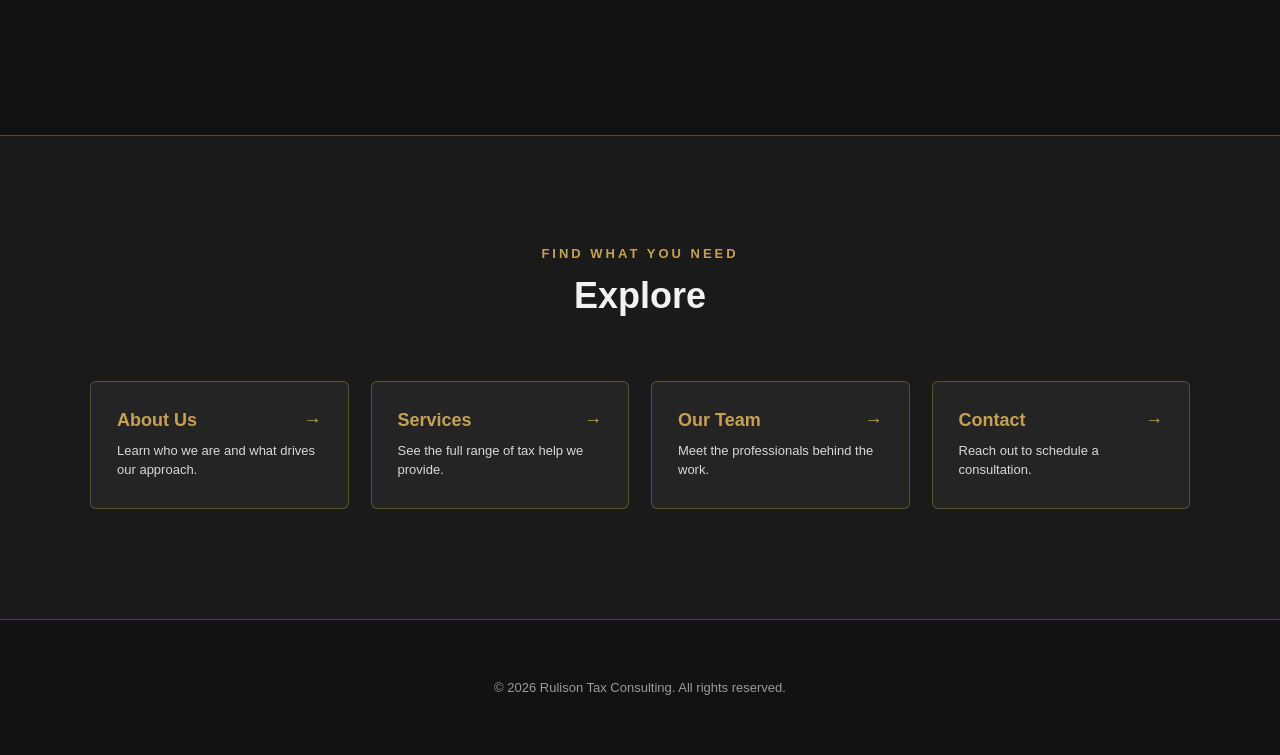
==== commit ab806efb: "Declutter front page hero and add Castro alliance line" ====
--- a/index.html
+++ b/index.html
@@ -21,15 +21,13 @@
 
 function render(h, t){
 var badges = (h.badges||[]).map(function(b){return '<div class="cred-badge">'+esc(b)+'</div>';}).join('');
-var clients = (h.clientTypes||[]).map(function(c){return '<b>'+esc(c)+'</b>';}).join(' &middot; ');
 var hero = '<section class="hero" id="home">'
-+'<div class="eyebrow">'+esc(h.eyebrow)+'</div>'
++'<div class="hero-brand">Rulison <span>Tax Consulting</span></div>'
++'<div class="hero-alliance">A Castro Business Services Strategic Alliance</div>'
 +'<h1 class="hero-title">Straightforward tax help for <em>families</em>, <em>small businesses</em> &amp; <em>rental property</em> owners</h1>'
   +'<p class="hero-joke">We take your taxes seriously. Ourselves, not so much.</p>'
-+'<p class="hero-sub">'+esc(h.subtitle)+'</p>'
 +'<div class="cta-row"><a href="contact.html" class="btn-primary">Schedule a Consultation</a><a href="services.html" class="btn-secondary">Explore Services</a></div>'
 +'<div class="badge-row">'+badges+'</div>'
-+'<div class="client-strip">'+clients+'</div>'
 +'</section>';
 
 var timelineHero = '<div class="home-head"><div class="section-eyebrow">Never Miss a Deadline</div><h2 class="section-title">Tax Deadline Timeline</h2><p class="section-sub">Drag or click through the year to see key dates for filing, planning, and compliance.</p></div>';
--- a/assets/styles.css
+++ b/assets/styles.css
@@ -24,10 +24,14 @@
 section.hero::before{content:'';position:absolute;inset:0;z-index:-1;pointer-events:none;background:radial-gradient(circle at 50% 26%, rgba(197,162,83,0.16), transparent 55%);animation:glowPulse 9s ease-in-out infinite;}
 @keyframes glowPulse{0%,100%{opacity:0.4;transform:scale(1);}50%{opacity:0.8;transform:scale(1.05);}}
 .eyebrow{color:var(--gold);letter-spacing:3px;font-size:13px;font-weight:600;text-transform:uppercase;margin-bottom:22px;}
-h1.hero-title{font-size:clamp(32px,4.6vw,56px);line-height:1.12;letter-spacing:-0.5px;max-width:980px;margin:0 0 20px;color:#f2f2f2;font-weight:700;text-wrap:balance;}
+.hero-brand{font-family:'Oswald','Segoe UI',Arial,sans-serif;font-size:clamp(34px,6vw,76px);font-weight:600;letter-spacing:0.08em;line-height:1.1;text-transform:uppercase;color:var(--gold);margin:0 0 18px;}
+.hero-brand span{color:var(--grey-light);font-weight:300;}
+.hero-alliance{display:flex;align-items:center;justify-content:center;gap:18px;color:var(--gold);font-size:13px;font-weight:600;letter-spacing:3px;text-transform:uppercase;margin:0 0 44px;}
+.hero-alliance::before,.hero-alliance::after{content:'';flex:0 0 48px;height:1px;background:var(--gold-soft);}
+h1.hero-title{font-size:clamp(21px,2.5vw,32px);line-height:1.3;max-width:760px;margin:0 0 14px;color:#f2f2f2;font-weight:600;text-wrap:balance;}
 h1.hero-title em{color:var(--gold);font-style:normal;}
 p.hero-sub{max-width:620px;font-size:18px;line-height:1.6;color:var(--grey-light);margin:0 0 36px;text-wrap:balance;}
-.hero-joke{color:var(--gold);font-size:17px;font-weight:600;font-style:italic;letter-spacing:0.3px;margin:0 0 18px;}
+.hero-joke{color:var(--grey);font-size:16px;font-style:italic;letter-spacing:0.3px;margin:0 0 38px;text-wrap:balance;}
 .badge-row{display:flex;flex-wrap:wrap;justify-content:center;gap:10px 0;margin-bottom:22px;padding-top:30px;border-top:1px solid var(--gold-soft);}
 .cred-badge{color:var(--gold);padding:2px 22px;font-size:12px;letter-spacing:1.5px;text-transform:uppercase;font-weight:600;border-left:1px solid var(--gold-soft);}
 .cred-badge:first-child{border-left:none;}
@@ -74,14 +78,36 @@
 .team-bio{color:var(--grey-light);font-size:13px;line-height:1.6;font-style:italic;}
 .team-cred{color:var(--grey);font-size:12px;margin-top:10px;}
 footer.site-footer{padding:60px 40px;text-align:center;color:var(--grey);font-size:13px;border-top:1px solid var(--gold-soft);}
-section.services-section{background:var(--charcoal-2);}
-.services-grid{display:flex;flex-wrap:wrap;gap:26px;justify-content:center;max-width:1200px;margin:0 auto;}
-.service-card{background:var(--card);border:1px solid var(--gold-soft);border-radius:6px;padding:30px;width:320px;text-align:left;display:flex;flex-direction:column;}
-.service-num{color:var(--gold-soft);font-size:28px;font-weight:700;margin-bottom:10px;}
-.service-title{color:#f2f2f2;font-size:19px;font-weight:700;margin:0 0 12px;}
-.service-desc{color:var(--grey-light);font-size:14px;line-height:1.6;margin:0 0 20px;flex-grow:1;}
-.service-cta{color:var(--gold);font-size:13px;font-weight:700;text-decoration:none;letter-spacing:0.5px;text-transform:uppercase;}
-.service-cta:hover{text-decoration:underline;}
+section.svc-section{background:var(--black);padding:0 20px 120px;}
+.svc-hint{text-align:center;color:var(--grey);font-size:12px;letter-spacing:2px;text-transform:uppercase;margin:0 0 36px;}
+.svc-list{display:flex;flex-direction:column;gap:20px;max-width:760px;margin:0 auto;}
+.svc-item{--p:1;border:1px solid var(--gold-soft);border-radius:36px;background:var(--card);transform:scale(calc(0.84 + 0.16*var(--p)));opacity:calc(0.45 + 0.55*var(--p));transition:transform 0.2s ease-out,opacity 0.2s ease-out,border-color 0.3s ease,box-shadow 0.3s ease;will-change:transform;}
+.svc-item.is-focus{border-color:var(--gold);background:radial-gradient(120% 160% at 20% 0%,rgba(197,162,83,0.16),transparent 60%),var(--card);box-shadow:0 18px 50px rgba(0,0,0,0.5),0 0 40px rgba(197,162,83,0.18);}
+.svc-head{display:flex;align-items:center;gap:20px;width:100%;padding:24px 32px;background:none;border:none;border-radius:36px;color:#f2f2f2;font:inherit;text-align:left;cursor:pointer;}
+.svc-head:focus-visible{outline:2px solid var(--gold);outline-offset:3px;}
+.svc-num{flex:0 0 30px;font-family:'Oswald','Segoe UI',Arial,sans-serif;color:var(--gold);font-size:18px;letter-spacing:1px;}
+.svc-title{flex:1 1 auto;font-size:20px;font-weight:700;line-height:1.3;}
+.svc-chev{flex:0 0 auto;width:10px;height:10px;margin-right:4px;border-right:2px solid var(--gold);border-bottom:2px solid var(--gold);transform:translateY(-3px) rotate(45deg);transition:transform 0.3s ease;}
+.svc-item.open .svc-chev{transform:translateY(2px) rotate(225deg);}
+.svc-panel{display:grid;grid-template-rows:0fr;transition:grid-template-rows 0.3s ease;}
+.svc-item.open .svc-panel{grid-template-rows:1fr;}
+.svc-panel-inner{overflow:hidden;visibility:hidden;transition:visibility 0s 0.3s;}
+.svc-item.open .svc-panel-inner{visibility:visible;transition-delay:0s;}
+.svc-panel p{margin:0;padding:0 32px 28px 82px;color:var(--grey-light);font-size:16px;line-height:1.65;}
+.svc-cta{text-align:center;margin-top:80px;}
+.svc-cta p{color:var(--grey-light);font-size:18px;margin:0 0 22px;}
+@media(max-width:860px){
+section.svc-section{padding:0 16px 80px;}
+.svc-item{border-radius:28px;transform:scale(calc(0.9 + 0.1*var(--p)));}
+.svc-head{padding:20px 22px;gap:14px;border-radius:28px;}
+.svc-title{font-size:17px;}
+.svc-panel p{padding:0 22px 22px 66px;font-size:15px;}
+.svc-cta{margin-top:56px;}
+}
+@media(prefers-reduced-motion:reduce){
+.svc-item{transform:none;opacity:1;transition:none;}
+.svc-panel,.svc-chev{transition:none;}
+}
 section.contact-section{background:var(--black);}
 .contact-grid{display:flex;gap:60px;max-width:1100px;margin:0 auto;flex-wrap:wrap;}
 .contact-form{flex:1 1 400px;display:flex;flex-direction:column;gap:16px;}
@@ -141,6 +167,10 @@
 .logo span{letter-spacing:1.5px;}
 nav.main-nav{position:absolute;top:100%;}
 section.hero{padding:70px 20px 60px;min-height:0;}
+.hero-alliance{display:block;font-size:11px;letter-spacing:2px;line-height:1.6;margin-bottom:32px;text-wrap:balance;}
+.hero-alliance::before,.hero-alliance::after{display:none;}
+.hero-brand span{display:block;}
+.hero-joke{font-size:15px;margin-bottom:30px;}
 .eyebrow{font-size:11px;letter-spacing:2px;line-height:1.7;}
 p.hero-sub{font-size:16px;}
 .cta-row{gap:12px;margin-bottom:36px;}
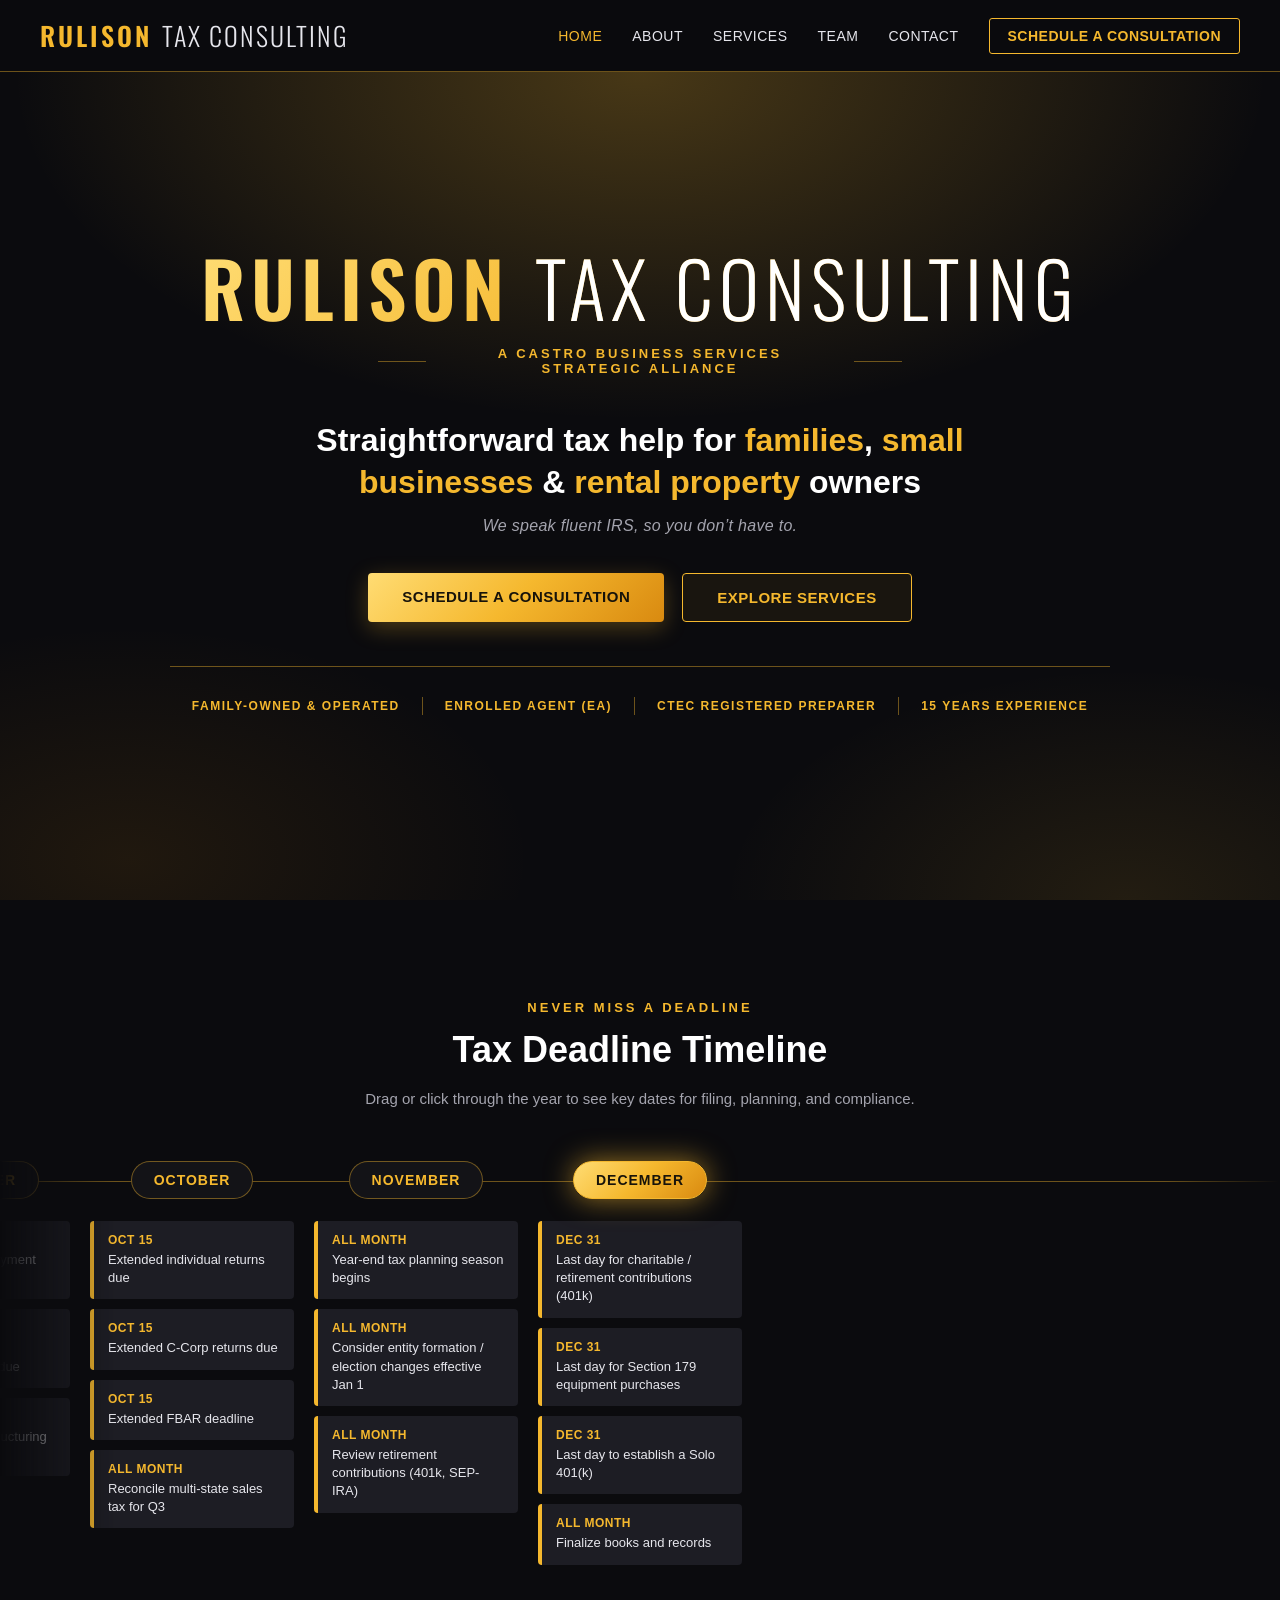
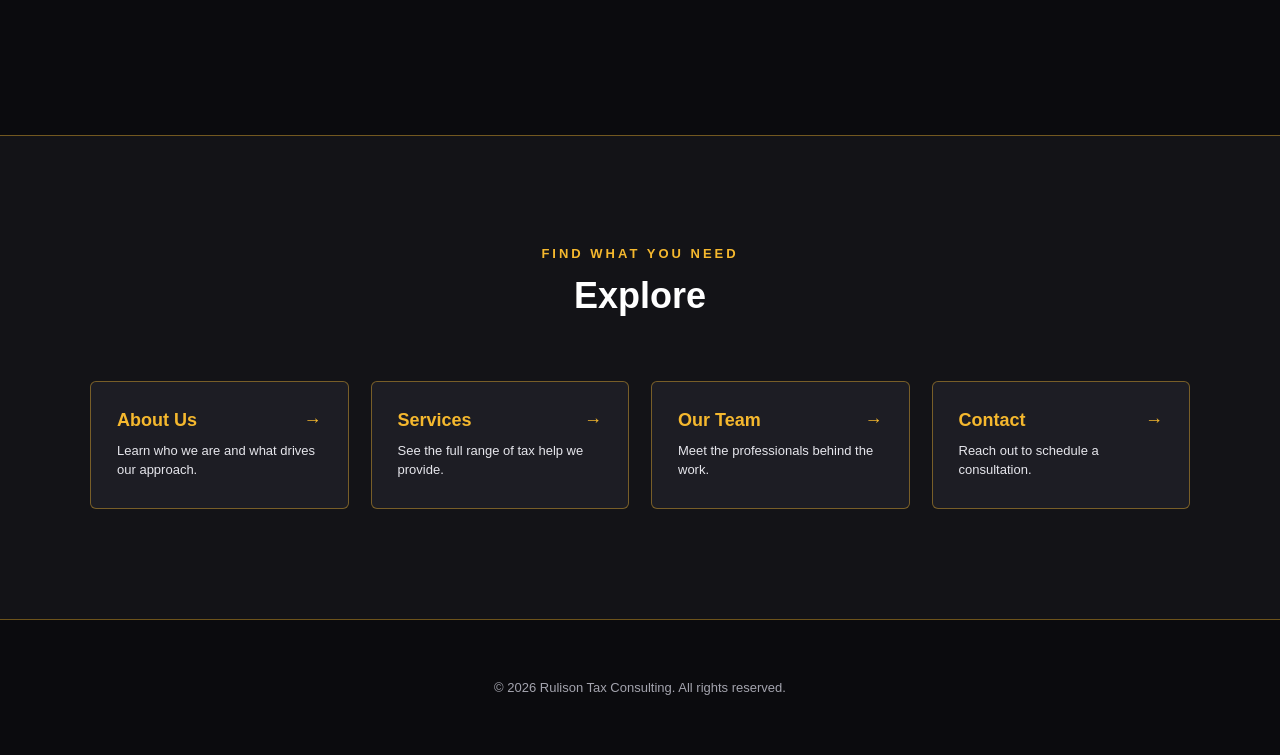
==== commit 38e79ceb: "New hero tagline: We speak fluent IRS" ====
--- a/index.html
+++ b/index.html
@@ -25,7 +25,7 @@
 +'<div class="hero-brand">Rulison <span>Tax Consulting</span></div>'
 +'<div class="hero-alliance">A Castro Business Services Strategic Alliance</div>'
 +'<h1 class="hero-title">Straightforward tax help for <em>families</em>, <em>small businesses</em> &amp; <em>rental property</em> owners</h1>'
-  +'<p class="hero-joke">We take your taxes seriously. Ourselves, not so much.</p>'
+  +'<p class="hero-joke">We speak fluent IRS, so you don&rsquo;t have to.</p>'
 +'<div class="cta-row"><a href="contact.html" class="btn-primary">Schedule a Consultation</a><a href="services.html" class="btn-secondary">Explore Services</a></div>'
 +'<div class="badge-row">'+badges+'</div>'
 +'</section>';
--- a/assets/styles.css
+++ b/assets/styles.css
@@ -1,9 +1,9 @@
 @import url('https://fonts.googleapis.com/css2?family=Oswald:wght@400;500;600;700&display=swap');
-:root{--black:#121212;--charcoal:#2b2b2b;--charcoal-2:#1a1a1a;--card:#242424;--grey:#9a9a9a;--grey-light:#d8d8d8;--gold:#c5a253;--gold-soft:rgba(197,162,83,0.35);}
+:root{--black:#0b0b0e;--charcoal:#2a2a32;--charcoal-2:#131317;--card:#1d1d24;--grey:#a4a4ae;--grey-light:#e6e6ec;--gold:#f5b82e;--gold-bright:#ffdc73;--gold-deep:#d98a10;--gold-soft:rgba(245,184,46,0.42);--gold-grad:linear-gradient(135deg,#ffdc73 0%,#f5b82e 50%,#d98a10 100%);}
 *{box-sizing:border-box;}
 html{scroll-behavior:smooth;}
 body{margin:0;background:var(--black);font-family:'Segoe UI', Arial, sans-serif;color:var(--grey-light);}
-header.site-header{position:sticky;top:0;z-index:500;background:rgba(18,18,18,0.92);backdrop-filter:blur(6px);border-bottom:1px solid var(--gold-soft);display:flex;align-items:center;justify-content:space-between;padding:16px 40px;}
+header.site-header{position:sticky;top:0;z-index:500;background:rgba(11,11,14,0.9);backdrop-filter:blur(6px);border-bottom:1px solid var(--gold-soft);display:flex;align-items:center;justify-content:space-between;padding:16px 40px;}
 .logo{font-family:'Oswald','Segoe UI',Arial,sans-serif;font-size:26px;font-weight:600;letter-spacing:3px;color:var(--gold);text-transform:uppercase;white-space:nowrap;}
 .logo span{color:var(--grey-light);font-weight:300;letter-spacing:2px;}
 nav.main-nav{display:flex;align-items:center;gap:30px;}
@@ -11,7 +11,7 @@
 nav.main-nav a:hover{color:var(--gold);}
 nav.main-nav a.active{color:var(--gold);}
 .nav-cta{border:1px solid var(--gold);color:var(--gold) !important;padding:9px 18px;border-radius:3px;font-weight:600;}
-.nav-cta:hover{background:var(--gold);color:var(--charcoal-2) !important;}
+.nav-cta:hover{background:var(--gold-grad);color:#17130a !important;}
 .menu-toggle{display:none;flex-direction:column;gap:5px;cursor:pointer;background:none;border:none;}
 .menu-toggle span{width:24px;height:2px;background:var(--gold);display:block;}
 @media(max-width:860px){
@@ -20,15 +20,15 @@
   .menu-toggle{display:flex;}
   .nav-cta{align-self:flex-start;}
 }
-section.hero{min-height:92vh;display:flex;flex-direction:column;align-items:center;justify-content:center;text-align:center;padding:90px 24px 80px;position:relative;overflow:hidden;background:radial-gradient(ellipse 70% 60% at 50% 0%, rgba(197,162,83,0.14), transparent 70%),var(--black);}
-section.hero::before{content:'';position:absolute;inset:0;z-index:-1;pointer-events:none;background:radial-gradient(circle at 50% 26%, rgba(197,162,83,0.16), transparent 55%);animation:glowPulse 9s ease-in-out infinite;}
+section.hero{min-height:92vh;display:flex;flex-direction:column;align-items:center;justify-content:center;text-align:center;padding:90px 24px 80px;position:relative;overflow:hidden;background:radial-gradient(ellipse 70% 60% at 50% 0%, rgba(245,184,46,0.26), transparent 70%),radial-gradient(ellipse 45% 40% at 88% 100%, rgba(245,184,46,0.10), transparent 70%),radial-gradient(ellipse 45% 40% at 10% 95%, rgba(217,138,16,0.10), transparent 70%),var(--black);}
+section.hero::before{content:'';position:absolute;inset:0;z-index:-1;pointer-events:none;background:radial-gradient(circle at 50% 26%, rgba(245,184,46,0.16), transparent 55%);animation:glowPulse 9s ease-in-out infinite;}
 @keyframes glowPulse{0%,100%{opacity:0.4;transform:scale(1);}50%{opacity:0.8;transform:scale(1.05);}}
 .eyebrow{color:var(--gold);letter-spacing:3px;font-size:13px;font-weight:600;text-transform:uppercase;margin-bottom:22px;}
-.hero-brand{font-family:'Oswald','Segoe UI',Arial,sans-serif;font-size:clamp(34px,6vw,76px);font-weight:600;letter-spacing:0.08em;line-height:1.1;text-transform:uppercase;color:var(--gold);margin:0 0 18px;}
-.hero-brand span{color:var(--grey-light);font-weight:300;}
+.hero-brand{font-family:'Oswald','Segoe UI',Arial,sans-serif;font-size:clamp(34px,6vw,76px);font-weight:600;letter-spacing:0.08em;line-height:1.1;text-transform:uppercase;color:var(--gold);margin:0 0 18px;background:var(--gold-grad);-webkit-background-clip:text;background-clip:text;-webkit-text-fill-color:transparent;}
+.hero-brand span{color:#fff;-webkit-text-fill-color:#fff;font-weight:300;}
 .hero-alliance{display:flex;align-items:center;justify-content:center;gap:18px;color:var(--gold);font-size:13px;font-weight:600;letter-spacing:3px;text-transform:uppercase;margin:0 0 44px;}
 .hero-alliance::before,.hero-alliance::after{content:'';flex:0 0 48px;height:1px;background:var(--gold-soft);}
-h1.hero-title{font-size:clamp(21px,2.5vw,32px);line-height:1.3;max-width:760px;margin:0 0 14px;color:#f2f2f2;font-weight:600;text-wrap:balance;}
+h1.hero-title{font-size:clamp(21px,2.5vw,32px);line-height:1.3;max-width:760px;margin:0 0 14px;color:#ffffff;font-weight:600;text-wrap:balance;}
 h1.hero-title em{color:var(--gold);font-style:normal;}
 p.hero-sub{max-width:620px;font-size:18px;line-height:1.6;color:var(--grey-light);margin:0 0 36px;text-wrap:balance;}
 .hero-joke{color:var(--grey);font-size:16px;font-style:italic;letter-spacing:0.3px;margin:0 0 38px;text-wrap:balance;}
@@ -37,16 +37,16 @@
 .cred-badge:first-child{border-left:none;}
 .cta-row{display:flex;flex-wrap:wrap;gap:18px;justify-content:center;margin-bottom:44px;}
 .btn-primary, .btn-secondary{padding:15px 34px;border-radius:4px;font-size:15px;font-weight:700;text-decoration:none;letter-spacing:0.5px;text-transform:uppercase;transition:transform 0.15s ease, box-shadow 0.15s ease;display:inline-block;border:none;cursor:pointer;}
-.btn-primary{background:var(--gold);color:var(--charcoal-2);box-shadow:0 0 0 rgba(197,162,83,0);}
-.btn-primary:hover{transform:translateY(-2px);box-shadow:0 8px 24px rgba(197,162,83,0.25);}
-.btn-secondary{border:1px solid var(--grey);color:var(--grey-light);background:transparent;}
+.btn-primary{background:var(--gold-grad);color:#17130a;box-shadow:0 6px 22px rgba(245,184,46,0.28);}
+.btn-primary:hover{transform:translateY(-2px);box-shadow:0 10px 30px rgba(245,184,46,0.45);}
+.btn-secondary{border:1px solid var(--gold);color:var(--gold);background:rgba(245,184,46,0.06);}
 .btn-secondary:hover{border-color:var(--gold);color:var(--gold);transform:translateY(-2px);}
 .client-strip{font-size:12px;letter-spacing:1px;color:var(--grey);text-transform:uppercase;max-width:820px;line-height:1.9;text-wrap:balance;}
 .client-strip b{color:var(--grey);font-weight:600;white-space:nowrap;}
 .section-wrap{padding:110px 40px;}
 .section-head{text-align:center;margin-bottom:64px;}
 .section-eyebrow{color:var(--gold);letter-spacing:3px;font-size:13px;font-weight:700;text-transform:uppercase;margin-bottom:14px;}
-.section-title{font-size:36px;color:#f2f2f2;font-weight:700;margin:0;}
+.section-title{font-size:36px;color:#ffffff;font-weight:700;margin:0;}
 .section-sub{color:var(--grey);max-width:600px;margin:16px auto 0;font-size:15px;line-height:1.6;}
 section.timeline-section{background:var(--black);padding:0;}
 .home-head{text-align:center;padding:100px 40px 0;}
@@ -57,7 +57,7 @@
 .timeline-track::before{content:'';position:absolute;left:0;right:0;top:20px;height:1px;background:var(--gold-soft);}
 .month-col{flex:0 0 224px;scroll-snap-align:center;cursor:pointer;transition:opacity 0.15s linear, transform 0.15s linear;display:flex;flex-direction:column;align-items:center;padding:0 10px;}
 .month-badge{position:relative;padding:10px 22px;border-radius:30px;font-weight:700;letter-spacing:1px;font-size:14px;margin-bottom:22px;white-space:nowrap;background:var(--charcoal-2);color:var(--gold);border:1px solid var(--gold-soft);}
-.month-badge.current{background:var(--gold);color:var(--charcoal-2);box-shadow:0 0 24px rgba(197,162,83,0.45);border-color:var(--gold);}
+.month-badge.current{background:var(--gold-grad);color:#17130a;box-shadow:0 0 28px rgba(245,184,46,0.6);border-color:var(--gold);}
 .event-card{background:var(--card);border-left:4px solid var(--gold);border-radius:4px;padding:12px 14px;margin-bottom:10px;width:100%;}
 .event-date{color:var(--gold);font-size:12px;font-weight:700;letter-spacing:0.5px;margin-bottom:4px;text-transform:uppercase;}
 .event-desc{color:var(--grey-light);font-size:13px;line-height:1.4;}
@@ -73,7 +73,7 @@
 .team-grid{display:flex;gap:30px;flex-wrap:wrap;justify-content:center;max-width:1100px;margin:0 auto;}
 .team-card{background:var(--card);border:1px solid var(--gold-soft);border-radius:6px;padding:28px;width:280px;text-align:center;}
 .team-photo{width:120px;height:120px;border-radius:50%;background:var(--charcoal);margin:0 auto 18px;display:flex;align-items:center;justify-content:center;color:var(--grey);font-size:12px;border:1px solid var(--gold-soft);}
-.team-name{color:#f2f2f2;font-size:18px;font-weight:700;margin-bottom:4px;}
+.team-name{color:#ffffff;font-size:18px;font-weight:700;margin-bottom:4px;}
 .team-title{color:var(--gold);font-size:13px;text-transform:uppercase;letter-spacing:0.5px;margin-bottom:14px;}
 .team-bio{color:var(--grey-light);font-size:13px;line-height:1.6;font-style:italic;}
 .team-cred{color:var(--grey);font-size:12px;margin-top:10px;}
@@ -82,8 +82,8 @@
 .svc-hint{text-align:center;color:var(--grey);font-size:12px;letter-spacing:2px;text-transform:uppercase;margin:0 0 36px;}
 .svc-list{display:flex;flex-direction:column;gap:20px;max-width:760px;margin:0 auto;}
 .svc-item{--p:1;border:1px solid var(--gold-soft);border-radius:36px;background:var(--card);transform:scale(calc(0.84 + 0.16*var(--p)));opacity:calc(0.45 + 0.55*var(--p));transition:transform 0.2s ease-out,opacity 0.2s ease-out,border-color 0.3s ease,box-shadow 0.3s ease;will-change:transform;}
-.svc-item.is-focus{border-color:var(--gold);background:radial-gradient(120% 160% at 20% 0%,rgba(197,162,83,0.16),transparent 60%),var(--card);box-shadow:0 18px 50px rgba(0,0,0,0.5),0 0 40px rgba(197,162,83,0.18);}
-.svc-head{display:flex;align-items:center;gap:20px;width:100%;padding:24px 32px;background:none;border:none;border-radius:36px;color:#f2f2f2;font:inherit;text-align:left;cursor:pointer;}
+.svc-item.is-focus{border-color:var(--gold);background:radial-gradient(120% 160% at 20% 0%,rgba(245,184,46,0.26),transparent 60%),var(--card);box-shadow:0 18px 50px rgba(0,0,0,0.5),0 0 46px rgba(245,184,46,0.32);}
+.svc-head{display:flex;align-items:center;gap:20px;width:100%;padding:24px 32px;background:none;border:none;border-radius:36px;color:#ffffff;font:inherit;text-align:left;cursor:pointer;}
 .svc-head:focus-visible{outline:2px solid var(--gold);outline-offset:3px;}
 .svc-num{flex:0 0 30px;font-family:'Oswald','Segoe UI',Arial,sans-serif;color:var(--gold);font-size:18px;letter-spacing:1px;}
 .svc-title{flex:1 1 auto;font-size:20px;font-weight:700;line-height:1.3;}
@@ -124,21 +124,25 @@
 .form-note{font-size:12px;color:var(--grey);margin-top:-6px;}
 .quick-links-grid{display:grid;grid-template-columns:repeat(4,1fr);gap:22px;max-width:1100px;margin:0 auto;}
 .quick-link-card{background:var(--card);border:1px solid var(--gold-soft);border-radius:6px;padding:28px 26px;text-align:left;text-decoration:none;color:var(--grey-light);transition:transform 0.15s ease, box-shadow 0.15s ease, border-color 0.15s ease;display:block;}
-.quick-link-card:hover{transform:translateY(-4px);box-shadow:0 8px 24px rgba(197,162,83,0.15);border-color:var(--gold);}
+.quick-link-card:hover{transform:translateY(-4px);box-shadow:0 10px 30px rgba(245,184,46,0.28);border-color:var(--gold);}
 .quick-link-card h3{color:var(--gold);font-size:18px;margin:0 0 10px;display:flex;justify-content:space-between;align-items:baseline;}
 .quick-link-card h3::after{content:'\2192';font-weight:400;transition:transform 0.15s ease;}
 .quick-link-card:hover h3::after{transform:translateX(4px);}
 .quick-link-card p{font-size:13px;line-height:1.5;margin:0;color:var(--grey-light);}
-.page-hero{padding:160px 40px 60px;text-align:center;background:radial-gradient(circle at 50% 0%, rgba(197,162,83,0.08), transparent 60%),var(--black);}
+.page-hero{padding:160px 40px 60px;text-align:center;background:radial-gradient(circle at 50% 0%, rgba(245,184,46,0.20), transparent 60%),var(--black);}
 .page-hero .section-eyebrow{margin-bottom:10px;}
 .team-list{display:flex;flex-direction:column;gap:36px;max-width:1000px;margin:0 auto;}
-.team-row{display:flex;gap:40px;align-items:center;background:var(--card);border:1px solid var(--gold-soft);border-radius:6px;padding:28px;}
+.team-row{display:flex;gap:40px;align-items:flex-start;background:var(--card);border:1px solid var(--gold-soft);border-radius:6px;padding:28px;}
 .team-row-photo{flex:0 0 450px;display:flex;justify-content:center;}
 .team-row-photo img{display:block;height:300px;width:auto;max-width:100%;border-radius:4px;border:1px solid var(--gold-soft);}
 .team-photo-empty{width:300px;height:300px;border-radius:4px;background:var(--charcoal);border:1px solid var(--gold-soft);display:flex;align-items:center;justify-content:center;color:var(--grey);font-size:13px;}
 .team-row-info{flex:1 1 0;min-width:0;}
 .team-row .team-name{font-size:24px;margin-bottom:6px;}
-.team-row .team-bio{font-size:14px;}
+.team-row .team-bio{font-size:15px;line-height:1.7;font-style:normal;color:var(--grey-light);}
+.team-row .team-bio p{margin:0 0 12px;}
+.team-row .team-bio p:last-child{margin-bottom:0;}
+.team-title-sep{margin:0 8px;color:var(--gold-soft);}
+.team-row-photo{position:sticky;top:96px;}
 .team-row .team-cred{font-size:13px;}
 .team-contact{margin-top:18px;padding-top:16px;border-top:1px solid var(--gold-soft);display:flex;flex-direction:column;gap:8px;font-size:14px;color:var(--grey-light);}
 .team-contact-label{display:inline-block;width:60px;color:var(--gold);font-size:11px;text-transform:uppercase;letter-spacing:1px;}
@@ -146,7 +150,7 @@
 .team-contact a:hover{color:var(--gold);}
 @media(max-width:860px){
 .team-row{flex-direction:column;align-items:stretch;gap:20px;padding:20px;}
-.team-row-photo{flex:0 0 auto;}
+.team-row-photo{flex:0 0 auto;position:static;}
 .team-row-photo img{width:100%;height:auto;}
 .team-photo-empty{width:100%;height:220px;}
 }
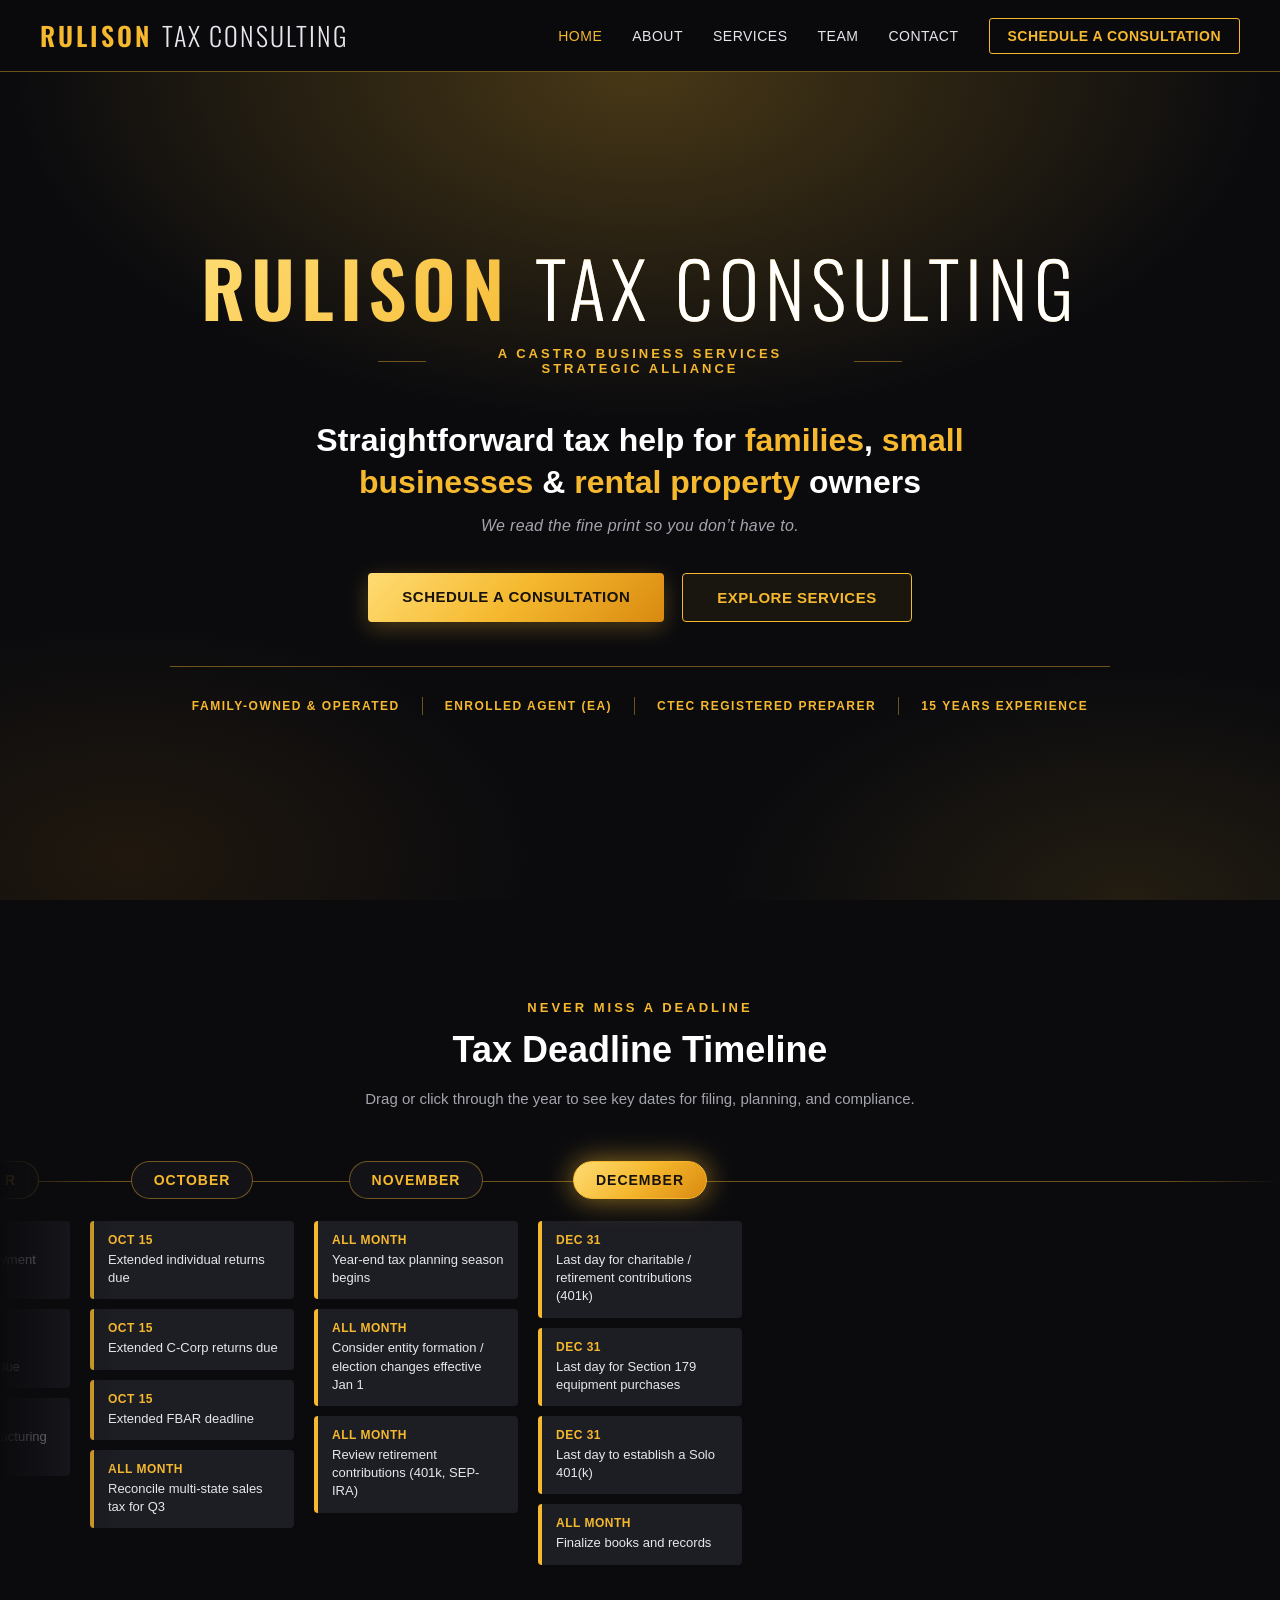
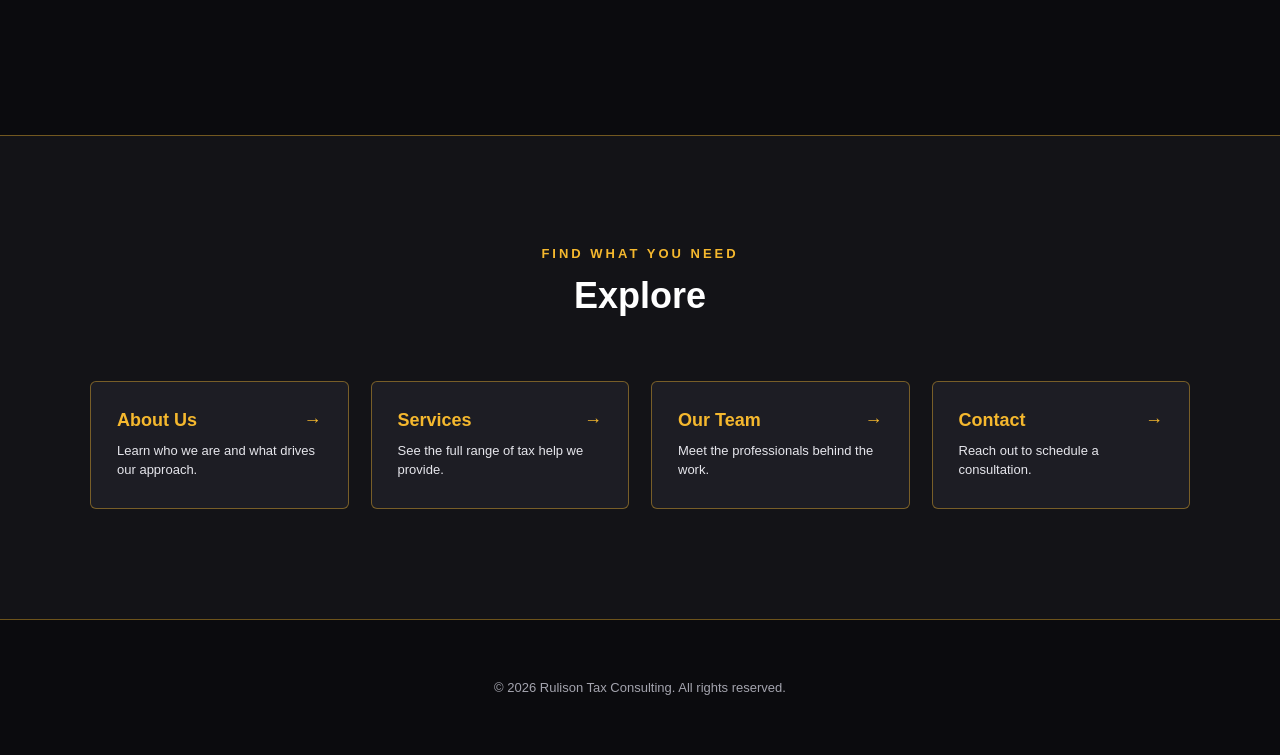
==== commit 0f52e008: "Hero tagline: We read the fine print" ====
--- a/index.html
+++ b/index.html
@@ -25,7 +25,7 @@
 +'<div class="hero-brand">Rulison <span>Tax Consulting</span></div>'
 +'<div class="hero-alliance">A Castro Business Services Strategic Alliance</div>'
 +'<h1 class="hero-title">Straightforward tax help for <em>families</em>, <em>small businesses</em> &amp; <em>rental property</em> owners</h1>'
-  +'<p class="hero-joke">We speak fluent IRS, so you don&rsquo;t have to.</p>'
+  +'<p class="hero-joke">We read the fine print so you don&rsquo;t have to.</p>'
 +'<div class="cta-row"><a href="contact.html" class="btn-primary">Schedule a Consultation</a><a href="services.html" class="btn-secondary">Explore Services</a></div>'
 +'<div class="badge-row">'+badges+'</div>'
 +'</section>';
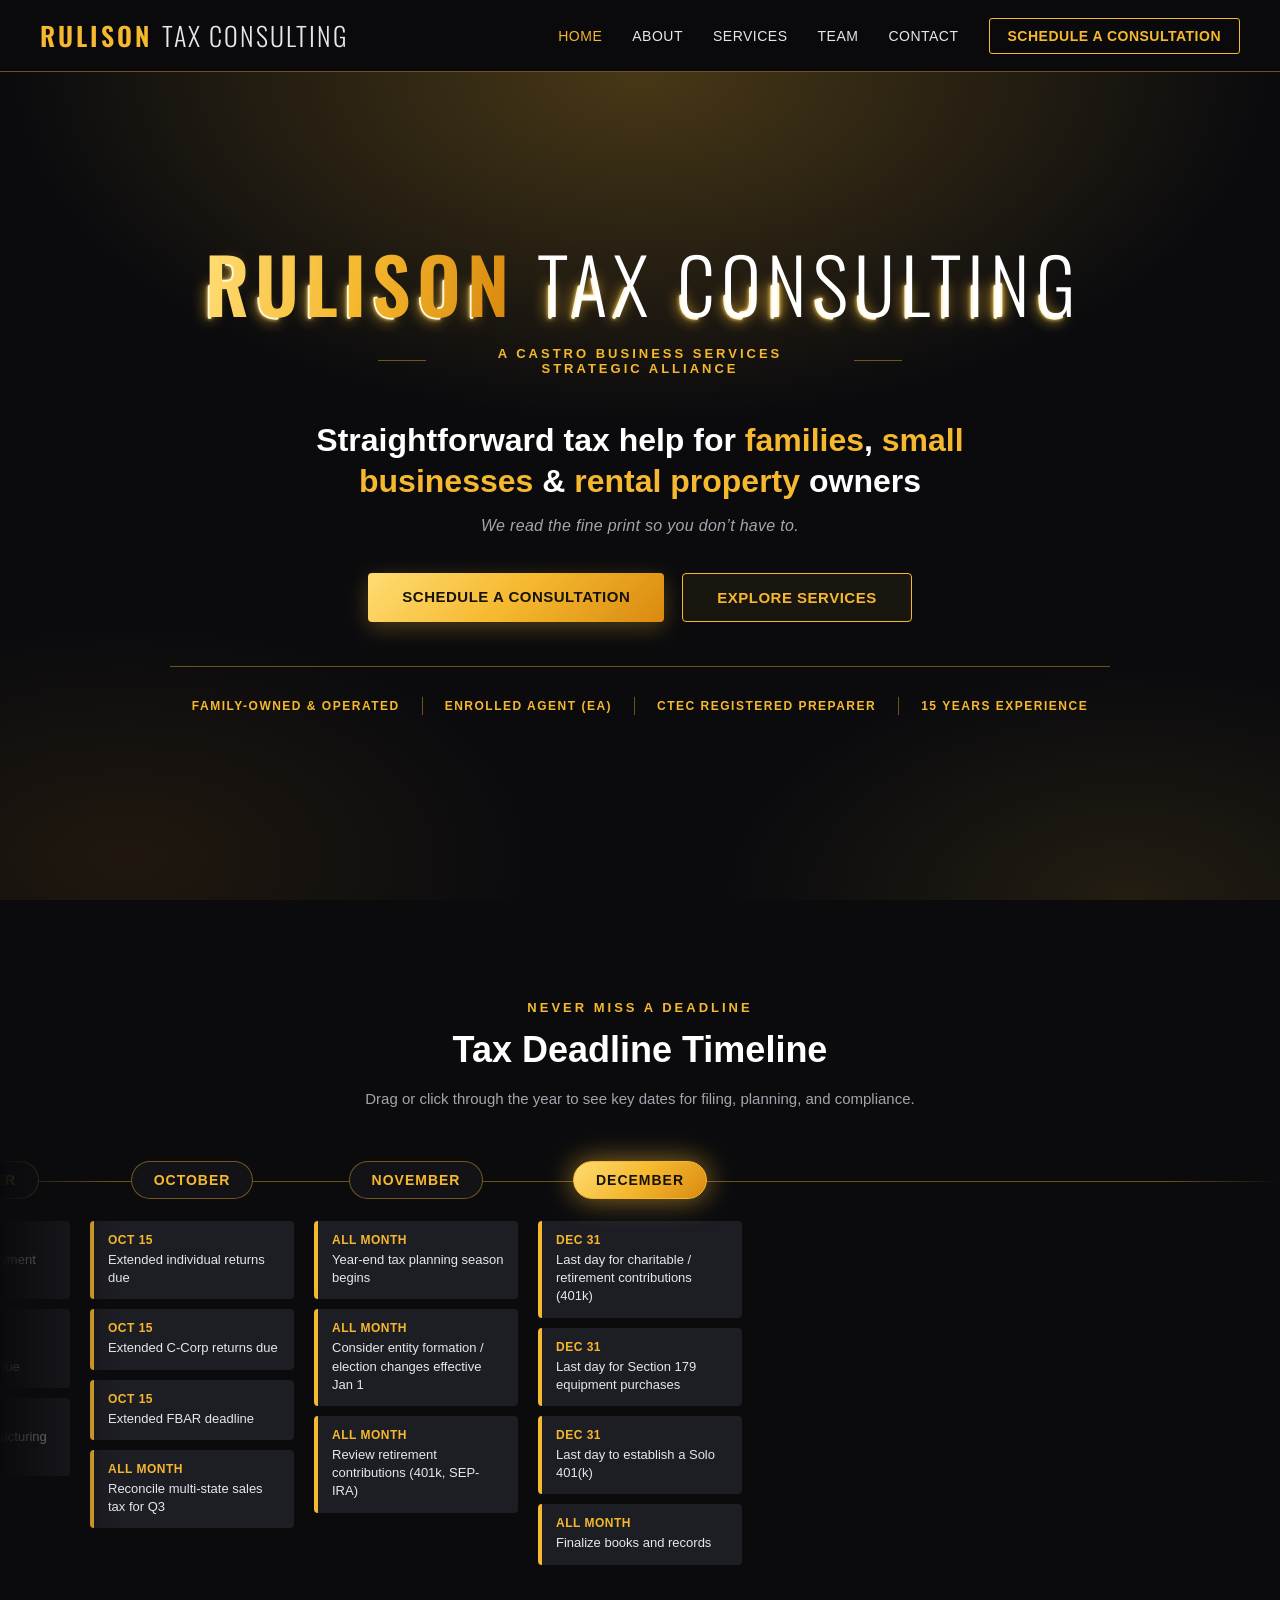
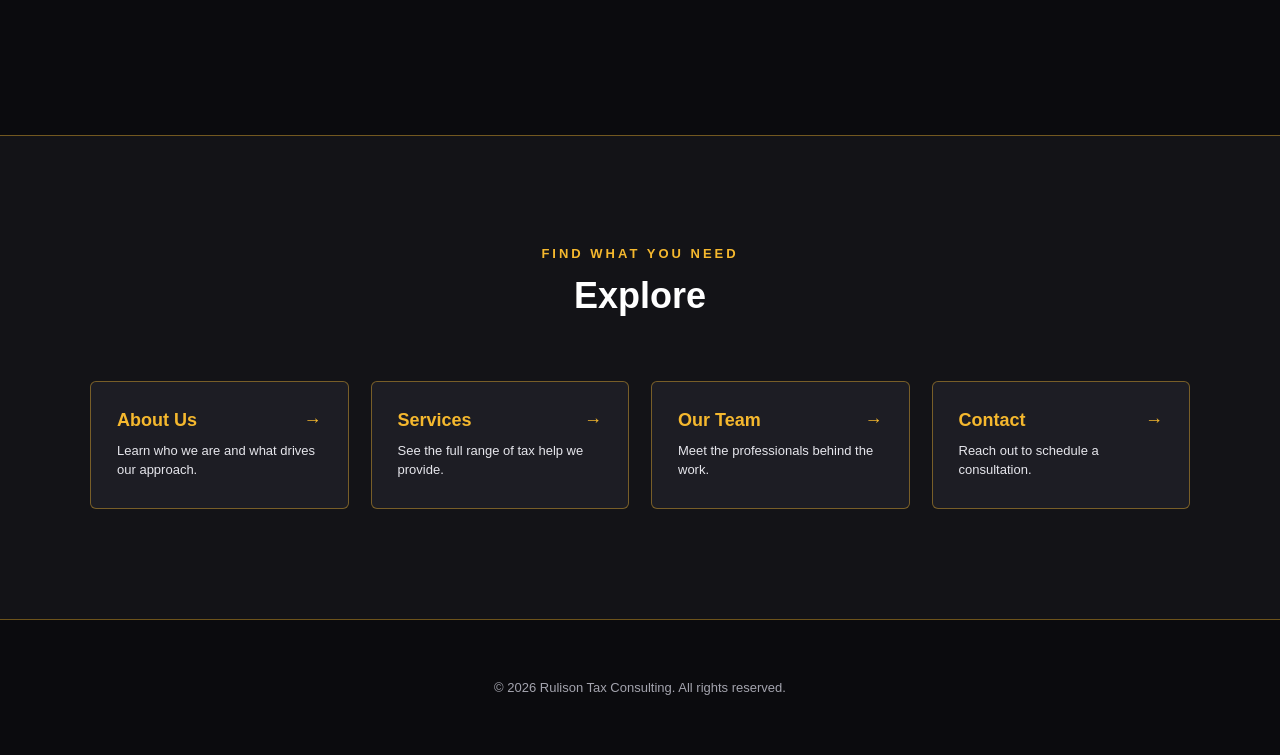
==== commit 45d8353a: "Slow glowing orbs that trace the firm name letters" ====
--- a/index.html
+++ b/index.html
@@ -22,7 +22,7 @@
 function render(h, t){
 var badges = (h.badges||[]).map(function(b){return '<div class="cred-badge">'+esc(b)+'</div>';}).join('');
 var hero = '<section class="hero" id="home">'
-+'<div class="hero-brand">Rulison <span>Tax Consulting</span></div>'
++'<div class="hero-brand" id="heroBrand">Rulison <span>Tax Consulting</span></div>'
 +'<div class="hero-alliance">A Castro Business Services Strategic Alliance</div>'
 +'<h1 class="hero-title">Straightforward tax help for <em>families</em>, <em>small businesses</em> &amp; <em>rental property</em> owners</h1>'
   +'<p class="hero-joke">We read the fine print so you don&rsquo;t have to.</p>'
@@ -44,7 +44,52 @@
 
 document.getElementById('app').innerHTML = headerHtml('home') + hero + timelineHero + timelineBody + quick + footerHtml();
 initHeaderInteractions();
+initBrandTrace();
 buildTimeline(t);
+}
+
+function initBrandTrace(){
+var el = document.getElementById('heroBrand');
+if(!el || !window.SVGElement || !document.createElement('canvas').getContext) return;
+var NS = 'http://www.w3.org/2000/svg', FAMILY = "Oswald, 'Segoe UI', Arial, sans-serif", LS = 8, PAD = 12;
+var mq = window.matchMedia('(max-width:860px)');
+function build(){
+var c = document.createElement('canvas').getContext('2d');
+c.font = '600 100px ' + FAMILY; var mR = c.measureText('RULISON');
+c.font = '300 100px ' + FAMILY; var mT = c.measureText('TAX CONSULTING');
+var asc = Math.max(mR.actualBoundingBoxAscent || 82, mT.actualBoundingBoxAscent || 82);
+var desc = Math.max(mR.actualBoundingBoxDescent || 1, mT.actualBoundingBoxDescent || 1);
+var wR = mR.width + LS*6, wT = mT.width + LS*13, gap = 38, lineGap = 24;
+var two = mq.matches, W, H, rx, ry, tx, ty;
+if(!two){ W = wR + gap + wT; H = asc + desc; rx = 0; tx = wR + gap; ry = ty = asc; }
+else { W = Math.max(wR, wT); H = 2*(asc + desc) + lineGap; rx = (W - wR)/2; tx = (W - wT)/2; ry = asc; ty = 2*asc + desc + lineGap; }
+var svg = document.createElementNS(NS, 'svg');
+svg.setAttribute('class', 'brand-svg');
+svg.setAttribute('role', 'img');
+svg.setAttribute('aria-label', 'Rulison Tax Consulting');
+svg.setAttribute('viewBox', (-PAD) + ' ' + (-PAD) + ' ' + (W + 2*PAD) + ' ' + (H + 2*PAD));
+svg.style.width = ((W + 2*PAD)/100) + 'em';
+svg.innerHTML = '<defs><linearGradient id="brandGrad" gradientUnits="userSpaceOnUse" x1="' + rx + '" y1="0" x2="' + (rx + wR) + '" y2="' + ry + '"><stop offset="0" stop-color="#ffdc73"/><stop offset="0.5" stop-color="#f5b82e"/><stop offset="1" stop-color="#d98a10"/></linearGradient></defs>';
+function word(cls, str, x, y, fill){
+var n = document.createElementNS(NS, 'text');
+n.setAttribute('class', cls); n.setAttribute('x', x); n.setAttribute('y', y);
+if(fill) n.setAttribute('fill', fill);
+n.textContent = str; svg.appendChild(n);
+}
+word('brand-word brand-r brand-trace', 'Rulison', rx, ry);
+word('brand-word brand-t brand-trace', 'Tax Consulting', tx, ty);
+word('brand-word brand-r', 'Rulison', rx, ry, 'url(#brandGrad)');
+word('brand-word brand-t', 'Tax Consulting', tx, ty, '#ffffff');
+el.textContent = '';
+el.classList.add('has-svg');
+el.appendChild(svg);
+}
+var ready = (document.fonts && document.fonts.load) ? Promise.all([document.fonts.load('600 100px Oswald'), document.fonts.load('300 100px Oswald')]).catch(function(){}) : Promise.resolve();
+ready.then(function(){
+try { build(); } catch(e){}
+var onChange = function(){ try { build(); } catch(e){} };
+if(mq.addEventListener) mq.addEventListener('change', onChange); else if(mq.addListener) mq.addListener(onChange);
+});
 }
 
 function linkCard(href, title, desc){
--- a/assets/styles.css
+++ b/assets/styles.css
@@ -26,6 +26,14 @@
 .eyebrow{color:var(--gold);letter-spacing:3px;font-size:13px;font-weight:600;text-transform:uppercase;margin-bottom:22px;}
 .hero-brand{font-family:'Oswald','Segoe UI',Arial,sans-serif;font-size:clamp(34px,6vw,76px);font-weight:600;letter-spacing:0.08em;line-height:1.1;text-transform:uppercase;color:var(--gold);margin:0 0 18px;background:var(--gold-grad);-webkit-background-clip:text;background-clip:text;-webkit-text-fill-color:transparent;}
 .hero-brand span{color:#fff;-webkit-text-fill-color:#fff;font-weight:300;}
+.hero-brand.has-svg{background:none;-webkit-text-fill-color:initial;line-height:0;}
+.brand-svg{display:block;margin:0 auto;max-width:100%;height:auto;overflow:visible;}
+.brand-svg .brand-word{font-family:'Oswald','Segoe UI',Arial,sans-serif;font-size:100px;letter-spacing:8px;text-transform:uppercase;}
+.brand-svg .brand-r{font-weight:600;}
+.brand-svg .brand-t{font-weight:300;}
+.brand-svg .brand-trace{fill:none;stroke:#fff6d6;stroke-width:5;stroke-linecap:round;stroke-linejoin:round;stroke-dasharray:40 360;animation:brandTrace 12s linear infinite;filter:drop-shadow(0 0 3px #ffdc73) drop-shadow(0 0 9px rgba(245,184,46,0.9));}
+@keyframes brandTrace{to{stroke-dashoffset:-400;}}
+@media(prefers-reduced-motion:reduce){.brand-svg .brand-trace{animation:none;stroke:none;filter:none;}}
 .hero-alliance{display:flex;align-items:center;justify-content:center;gap:18px;color:var(--gold);font-size:13px;font-weight:600;letter-spacing:3px;text-transform:uppercase;margin:0 0 44px;}
 .hero-alliance::before,.hero-alliance::after{content:'';flex:0 0 48px;height:1px;background:var(--gold-soft);}
 h1.hero-title{font-size:clamp(21px,2.5vw,32px);line-height:1.3;max-width:760px;margin:0 0 14px;color:#ffffff;font-weight:600;text-wrap:balance;}
@@ -63,7 +71,7 @@
 .event-desc{color:var(--grey-light);font-size:13px;line-height:1.4;}
 section.about-section{background:var(--charcoal-2);}
 .about-grid{display:flex;gap:60px;max-width:1100px;margin:0 auto;align-items:center;flex-wrap:wrap;}
-.about-photo{flex:1 1 320px;height:360px;background:var(--charcoal);border:1px solid var(--gold-soft);border-radius:6px;display:flex;align-items:center;justify-content:center;color:var(--grey);font-size:14px;text-align:center;padding:20px;}
+.about-photo{flex:1 1 320px;height:360px;background:var(--charcoal);border-radius:6px;border:3px solid var(--gold);box-shadow:0 12px 32px rgba(0,0,0,0.55),0 0 24px rgba(245,184,46,0.28);display:flex;align-items:center;justify-content:center;color:var(--grey);font-size:14px;text-align:center;padding:20px;}
 .about-text{flex:1 1 420px;color:var(--grey-light);line-height:1.7;font-size:16px;}
 .about-text h3{color:var(--gold);font-size:22px;margin-bottom:14px;}
 .about-stats{display:flex;gap:40px;margin-top:30px;flex-wrap:wrap;}
@@ -134,8 +142,8 @@
 .team-list{display:flex;flex-direction:column;gap:36px;max-width:1000px;margin:0 auto;}
 .team-row{display:flex;gap:40px;align-items:flex-start;background:var(--card);border:1px solid var(--gold-soft);border-radius:6px;padding:28px;}
 .team-row-photo{flex:0 0 450px;display:flex;justify-content:center;}
-.team-row-photo img{display:block;height:300px;width:auto;max-width:100%;border-radius:4px;border:1px solid var(--gold-soft);}
-.team-photo-empty{width:300px;height:300px;border-radius:4px;background:var(--charcoal);border:1px solid var(--gold-soft);display:flex;align-items:center;justify-content:center;color:var(--grey);font-size:13px;}
+.team-row-photo img{display:block;height:300px;width:auto;max-width:100%;border-radius:6px;border:3px solid var(--gold);box-shadow:0 12px 32px rgba(0,0,0,0.55),0 0 24px rgba(245,184,46,0.28);}
+.team-photo-empty{width:300px;height:300px;border-radius:6px;background:var(--charcoal);border:2px dashed var(--gold-soft);display:flex;align-items:center;justify-content:center;color:var(--grey);font-size:13px;}
 .team-row-info{flex:1 1 0;min-width:0;}
 .team-row .team-name{font-size:24px;margin-bottom:6px;}
 .team-row .team-bio{font-size:15px;line-height:1.7;font-style:normal;color:var(--grey-light);}
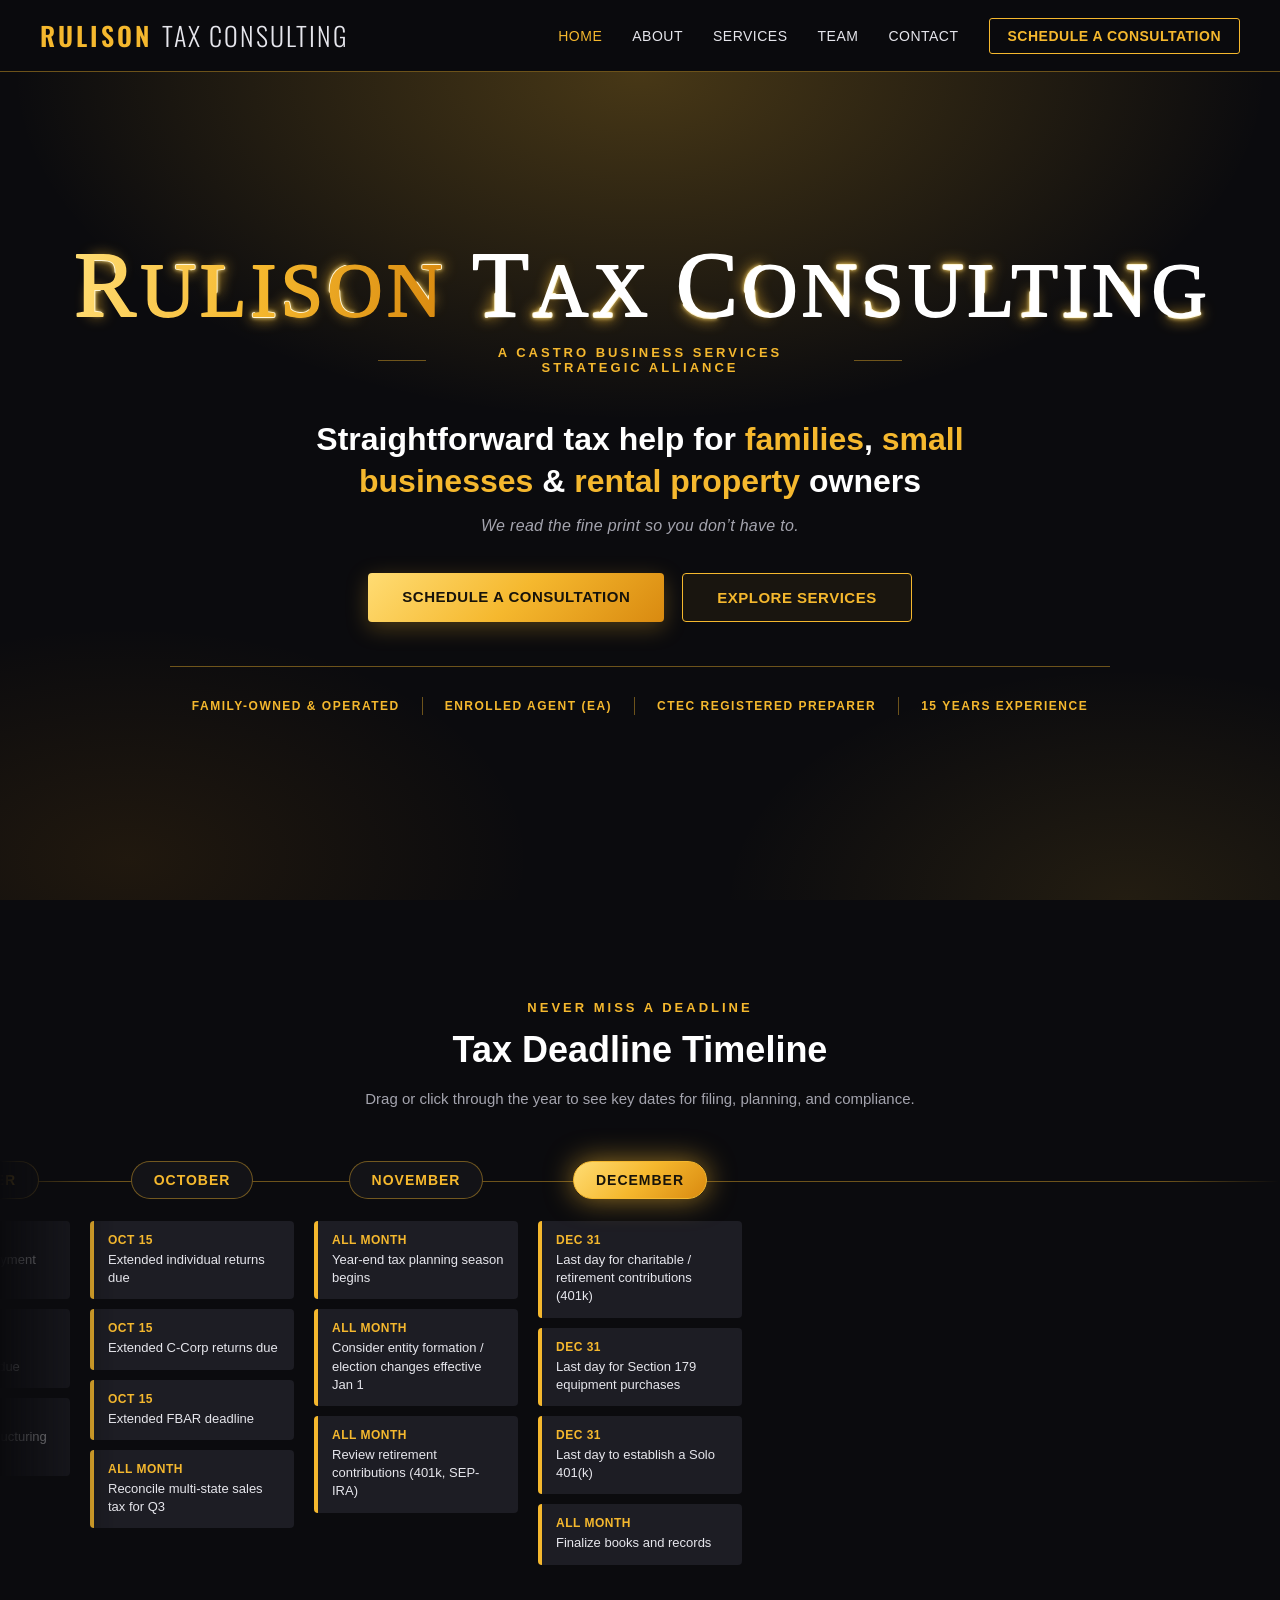
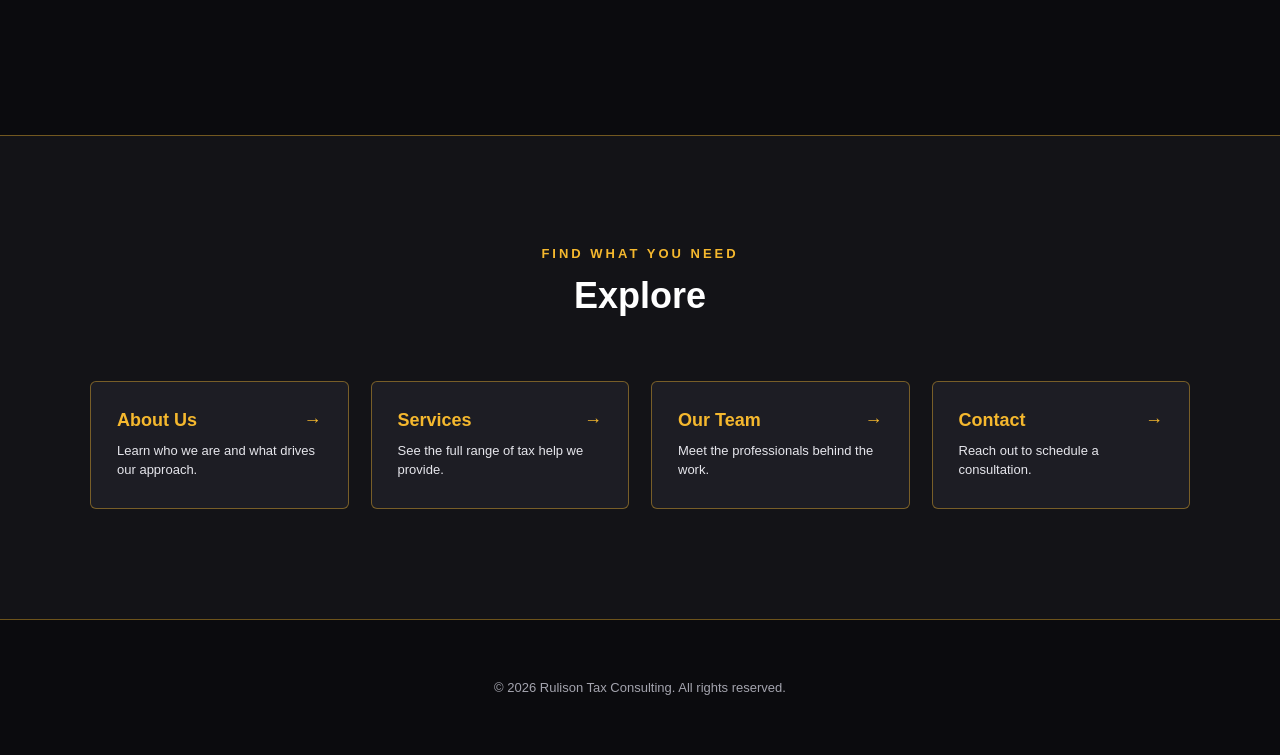
==== commit aa013b16: "Firm name in Times New Roman with larger first letters" ====
--- a/index.html
+++ b/index.html
@@ -51,40 +51,57 @@
 function initBrandTrace(){
 var el = document.getElementById('heroBrand');
 if(!el || !window.SVGElement || !document.createElement('canvas').getContext) return;
-var NS = 'http://www.w3.org/2000/svg', FAMILY = "Oswald, 'Segoe UI', Arial, sans-serif", LS = 8, PAD = 12;
+var NS = 'http://www.w3.org/2000/svg', FAMILY = "'Times New Roman', Tinos, Times, serif";
+var LS = 6, PAD = 12, S = 100, BIG = 122, WEIGHT = 400;
 var mq = window.matchMedia('(max-width:860px)');
+var WORD1 = [['R', BIG], ['ULISON', S]];
+var WORD2 = [['T', BIG], ['AX ', S], ['C', BIG], ['ONSULTING', S]];
 function build(){
 var c = document.createElement('canvas').getContext('2d');
-c.font = '600 100px ' + FAMILY; var mR = c.measureText('RULISON');
-c.font = '300 100px ' + FAMILY; var mT = c.measureText('TAX CONSULTING');
-var asc = Math.max(mR.actualBoundingBoxAscent || 82, mT.actualBoundingBoxAscent || 82);
-var desc = Math.max(mR.actualBoundingBoxDescent || 1, mT.actualBoundingBoxDescent || 1);
-var wR = mR.width + LS*6, wT = mT.width + LS*13, gap = 38, lineGap = 24;
-var two = mq.matches, W, H, rx, ry, tx, ty;
-if(!two){ W = wR + gap + wT; H = asc + desc; rx = 0; tx = wR + gap; ry = ty = asc; }
-else { W = Math.max(wR, wT); H = 2*(asc + desc) + lineGap; rx = (W - wR)/2; tx = (W - wT)/2; ry = asc; ty = 2*asc + desc + lineGap; }
+function measure(parts){
+var w = 0, asc = 0, desc = 0, chars = 0;
+parts.forEach(function(p){
+c.font = WEIGHT + ' ' + p[1] + 'px ' + FAMILY;
+var m = c.measureText(p[0]);
+w += m.width; chars += p[0].length;
+asc = Math.max(asc, m.actualBoundingBoxAscent || p[1]*0.66);
+desc = Math.max(desc, m.actualBoundingBoxDescent || 2);
+});
+return { w: w + LS*(chars - 1), asc: asc, desc: desc };
+}
+var m1 = measure(WORD1), m2 = measure(WORD2);
+var asc = Math.max(m1.asc, m2.asc), desc = Math.max(m1.desc, m2.desc);
+var two = mq.matches, gap = 40, lineGap = 22, W, H, x1, y1, x2, y2;
+if(!two){ W = m1.w + gap + m2.w; H = asc + desc; x1 = 0; x2 = m1.w + gap; y1 = y2 = asc; }
+else { W = Math.max(m1.w, m2.w); H = 2*(asc + desc) + lineGap; x1 = (W - m1.w)/2; x2 = (W - m2.w)/2; y1 = asc; y2 = 2*asc + desc + lineGap; }
 var svg = document.createElementNS(NS, 'svg');
 svg.setAttribute('class', 'brand-svg');
 svg.setAttribute('role', 'img');
 svg.setAttribute('aria-label', 'Rulison Tax Consulting');
 svg.setAttribute('viewBox', (-PAD) + ' ' + (-PAD) + ' ' + (W + 2*PAD) + ' ' + (H + 2*PAD));
 svg.style.width = ((W + 2*PAD)/100) + 'em';
-svg.innerHTML = '<defs><linearGradient id="brandGrad" gradientUnits="userSpaceOnUse" x1="' + rx + '" y1="0" x2="' + (rx + wR) + '" y2="' + ry + '"><stop offset="0" stop-color="#ffdc73"/><stop offset="0.5" stop-color="#f5b82e"/><stop offset="1" stop-color="#d98a10"/></linearGradient></defs>';
-function word(cls, str, x, y, fill){
+svg.innerHTML = '<defs><linearGradient id="brandGrad" gradientUnits="userSpaceOnUse" x1="' + x1 + '" y1="' + (y1 - asc) + '" x2="' + (x1 + m1.w) + '" y2="' + y1 + '"><stop offset="0" stop-color="#ffdc73"/><stop offset="0.5" stop-color="#f5b82e"/><stop offset="1" stop-color="#d98a10"/></linearGradient></defs>';
+function word(cls, parts, x, y, paint){
 var n = document.createElementNS(NS, 'text');
 n.setAttribute('class', cls); n.setAttribute('x', x); n.setAttribute('y', y);
-if(fill) n.setAttribute('fill', fill);
-n.textContent = str; svg.appendChild(n);
+if(paint){ n.setAttribute('fill', paint); n.setAttribute('stroke', paint); }
+parts.forEach(function(p){
+var t = document.createElementNS(NS, 'tspan');
+t.setAttribute('font-size', p[1]);
+t.textContent = p[0];
+n.appendChild(t);
+});
+svg.appendChild(n);
 }
-word('brand-word brand-r brand-trace', 'Rulison', rx, ry);
-word('brand-word brand-t brand-trace', 'Tax Consulting', tx, ty);
-word('brand-word brand-r', 'Rulison', rx, ry, 'url(#brandGrad)');
-word('brand-word brand-t', 'Tax Consulting', tx, ty, '#ffffff');
+word('brand-word brand-trace', WORD1, x1, y1);
+word('brand-word brand-trace', WORD2, x2, y2);
+word('brand-word brand-fill', WORD1, x1, y1, 'url(#brandGrad)');
+word('brand-word brand-fill', WORD2, x2, y2, '#ffffff');
 el.textContent = '';
 el.classList.add('has-svg');
 el.appendChild(svg);
 }
-var ready = (document.fonts && document.fonts.load) ? Promise.all([document.fonts.load('600 100px Oswald'), document.fonts.load('300 100px Oswald')]).catch(function(){}) : Promise.resolve();
+var ready = (document.fonts && document.fonts.load) ? Promise.all([document.fonts.load(WEIGHT + ' 100px Tinos'), document.fonts.ready]).catch(function(){}) : Promise.resolve();
 ready.then(function(){
 try { build(); } catch(e){}
 var onChange = function(){ try { build(); } catch(e){} };
--- a/assets/styles.css
+++ b/assets/styles.css
@@ -1,4 +1,4 @@
-@import url('https://fonts.googleapis.com/css2?family=Oswald:wght@400;500;600;700&display=swap');
+@import url('https://fonts.googleapis.com/css2?family=Oswald:wght@400;500;600;700&family=Tinos:wght@400;700&display=swap');
 :root{--black:#0b0b0e;--charcoal:#2a2a32;--charcoal-2:#131317;--card:#1d1d24;--grey:#a4a4ae;--grey-light:#e6e6ec;--gold:#f5b82e;--gold-bright:#ffdc73;--gold-deep:#d98a10;--gold-soft:rgba(245,184,46,0.42);--gold-grad:linear-gradient(135deg,#ffdc73 0%,#f5b82e 50%,#d98a10 100%);}
 *{box-sizing:border-box;}
 html{scroll-behavior:smooth;}
@@ -24,13 +24,12 @@
 section.hero::before{content:'';position:absolute;inset:0;z-index:-1;pointer-events:none;background:radial-gradient(circle at 50% 26%, rgba(245,184,46,0.16), transparent 55%);animation:glowPulse 9s ease-in-out infinite;}
 @keyframes glowPulse{0%,100%{opacity:0.4;transform:scale(1);}50%{opacity:0.8;transform:scale(1.05);}}
 .eyebrow{color:var(--gold);letter-spacing:3px;font-size:13px;font-weight:600;text-transform:uppercase;margin-bottom:22px;}
-.hero-brand{font-family:'Oswald','Segoe UI',Arial,sans-serif;font-size:clamp(34px,6vw,76px);font-weight:600;letter-spacing:0.08em;line-height:1.1;text-transform:uppercase;color:var(--gold);margin:0 0 18px;background:var(--gold-grad);-webkit-background-clip:text;background-clip:text;-webkit-text-fill-color:transparent;}
+.hero-brand{font-family:'Times New Roman',Tinos,Times,serif;font-size:clamp(34px,6vw,76px);font-weight:600;letter-spacing:0.08em;line-height:1.1;text-transform:uppercase;color:var(--gold);margin:0 0 18px;background:var(--gold-grad);-webkit-background-clip:text;background-clip:text;-webkit-text-fill-color:transparent;}
 .hero-brand span{color:#fff;-webkit-text-fill-color:#fff;font-weight:300;}
 .hero-brand.has-svg{background:none;-webkit-text-fill-color:initial;line-height:0;}
 .brand-svg{display:block;margin:0 auto;max-width:100%;height:auto;overflow:visible;}
-.brand-svg .brand-word{font-family:'Oswald','Segoe UI',Arial,sans-serif;font-size:100px;letter-spacing:8px;text-transform:uppercase;}
-.brand-svg .brand-r{font-weight:600;}
-.brand-svg .brand-t{font-weight:300;}
+.brand-svg .brand-word{font-family:'Times New Roman',Tinos,Times,serif;font-weight:400;letter-spacing:6px;}
+.brand-svg .brand-fill{stroke-width:2.5;stroke-linejoin:round;paint-order:stroke fill;}
 .brand-svg .brand-trace{fill:none;stroke:#fff6d6;stroke-width:5;stroke-linecap:round;stroke-linejoin:round;stroke-dasharray:40 360;animation:brandTrace 12s linear infinite;filter:drop-shadow(0 0 3px #ffdc73) drop-shadow(0 0 9px rgba(245,184,46,0.9));}
 @keyframes brandTrace{to{stroke-dashoffset:-400;}}
 @media(prefers-reduced-motion:reduce){.brand-svg .brand-trace{animation:none;stroke:none;filter:none;}}
